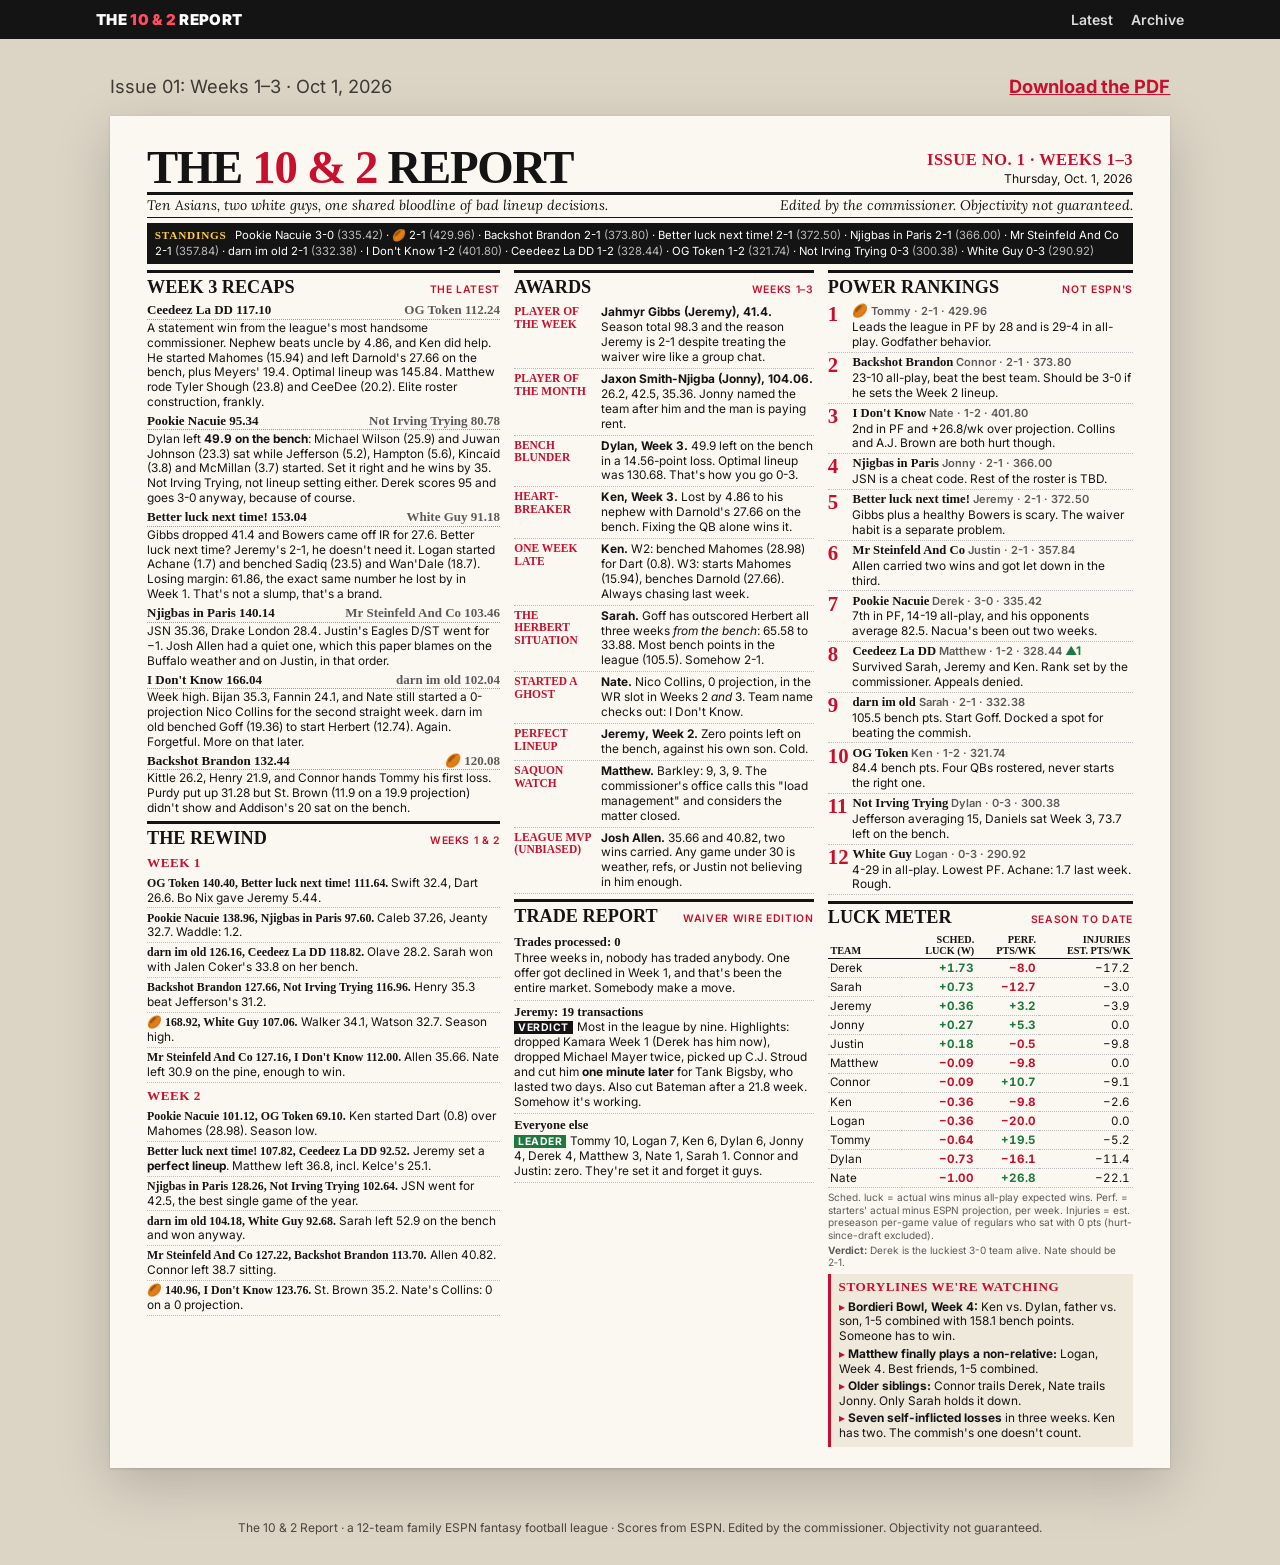
==== index.html @ c8469460 "Launch The 10 & 2 Report site with Issue 01 (Weeks 1-3) Co-Authored-By: Claude Opus 5.5 <noreply@ant" ====
<!doctype html>
<html lang="en"><head><meta charset="utf-8"><meta name="viewport" content="width=device-width,initial-scale=1">
<title>The 10 &amp; 2 Report: Issue 01: Weeks 1–3</title>
<meta name="description" content="The 10 &amp; 2 Report fantasy football recap, Weeks 1–3 of 2026: matchup recaps, bench blunders, waiver wire, power rankings and the luck meter.">
<link rel="canonical" href="https://matthew-shao.github.io/ten-and-two-report/">
<meta property="og:title" content="The 10 &amp; 2 Report: Issue 01: Weeks 1–3"><meta property="og:description" content="The 10 &amp; 2 Report fantasy football recap, Weeks 1–3 of 2026: matchup recaps, bench blunders, waiver wire, power rankings and the luck meter.">
<meta property="og:type" content="website"><meta property="og:url" content="https://matthew-shao.github.io/ten-and-two-report/"><meta property="og:site_name" content="The 10 &amp; 2 Report">
<meta name="twitter:card" content="summary">
<link rel="preconnect" href="https://fonts.googleapis.com"><link rel="preconnect" href="https://fonts.gstatic.com" crossorigin><link href="https://fonts.googleapis.com/css2?family=Inter:wght@400;600;700;800;900&family=Lora:ital@1&display=swap" rel="stylesheet">
<link rel="stylesheet" href="site.css">
</head><body class="site">
<header class="bar"><div class="bar-in"><a class="brand" href="">The <span>10 &amp; 2</span> Report</a>
<a class="nav" href="">Latest</a><a class="nav" href="archive/">Archive</a></div></header>
<main class="wrap"><div class="issue-meta"><span>Issue 01: Weeks 1–3 · Oct 1, 2026</span><span><a href="issues/2026-weeks-1-3/10and2Report_Wk3.pdf">Download the PDF</a></span></div><article class="sheet"><div class="mast">
  <h1>The <span>10 &amp; 2</span> Report</h1>
  <div class="meta"><div class="iss">Issue No. 1 · Weeks 1–3</div>Thursday, Oct. 1, 2026</div>
</div>
<div class="sub"><span>Ten Asians, two white guys, one shared bloodline of bad lineup decisions.</span><span>Edited by the commissioner. Objectivity not guaranteed.</span></div>
<div class="ticker"><b>STANDINGS</b> Pookie Nacuie 3-0 <i>(335.42)</i> · 🏉 2-1 <i>(429.96)</i> · Backshot Brandon 2-1 <i>(373.80)</i> · Better luck next time! 2-1 <i>(372.50)</i> · Njigbas in Paris 2-1 <i>(366.00)</i> · Mr Steinfeld And Co 2-1 <i>(357.84)</i> · darn im old 2-1 <i>(332.38)</i> · I Don't Know 1-2 <i>(401.80)</i> · Ceedeez La DD 1-2 <i>(328.44)</i> · OG Token 1-2 <i>(321.74)</i> · Not Irving Trying 0-3 <i>(300.38)</i> · White Guy 0-3 <i>(290.92)</i></div>

<div class="grid">
<!-- COLUMN 1 -->
<div class="col">
<section>
<h2>Week 3 Recaps <small>THE LATEST</small></h2>

<div class="game"><div class="score"><span>Ceedeez La DD 117.10</span><span class="l">OG Token 112.24</span></div>
A statement win from the league's most handsome commissioner. Nephew beats uncle by 4.86, and Ken did help. He started Mahomes (15.94) and left Darnold's 27.66 on the bench, plus Meyers' 19.4. Optimal lineup was 145.84. Matthew rode Tyler Shough (23.8) and CeeDee (20.2). Elite roster construction, frankly.</div>

<div class="game"><div class="score"><span>Pookie Nacuie 95.34</span><span class="l">Not Irving Trying 80.78</span></div>
Dylan left <b>49.9 on the bench</b>: Michael Wilson (25.9) and Juwan Johnson (23.3) sat while Jefferson (5.2), Hampton (5.6), Kincaid (3.8) and McMillan (3.7) started. Set it right and he wins by 35. Not Irving Trying, not lineup setting either. Derek scores 95 and goes 3-0 anyway, because of course.</div>

<div class="game"><div class="score"><span>Better luck next time! 153.04</span><span class="l">White Guy 91.18</span></div>
Gibbs dropped 41.4 and Bowers came off IR for 27.6. Better luck next time? Jeremy's 2-1, he doesn't need it. Logan started Achane (1.7) and benched Sadiq (23.5) and Wan'Dale (18.7). Losing margin: 61.86, the exact same number he lost by in Week 1. That's not a slump, that's a brand.</div>

<div class="game"><div class="score"><span>Njigbas in Paris 140.14</span><span class="l">Mr Steinfeld And Co 103.46</span></div>
JSN 35.36, Drake London 28.4. Justin's Eagles D/ST went for −1. Josh Allen had a quiet one, which this paper blames on the Buffalo weather and on Justin, in that order.</div>

<div class="game"><div class="score"><span>I Don't Know 166.04</span><span class="l">darn im old 102.04</span></div>
Week high. Bijan 35.3, Fannin 24.1, and Nate still started a 0-projection Nico Collins for the second straight week. darn im old benched Goff (19.36) to start Herbert (12.74). Again. Forgetful. More on that later.</div>

<div class="game"><div class="score"><span>Backshot Brandon 132.44</span><span class="l">🏉 120.08</span></div>
Kittle 26.2, Henry 21.9, and Connor hands Tommy his first loss. Purdy put up 31.28 but St. Brown (11.9 on a 19.9 projection) didn't show and Addison's 20 sat on the bench.</div>
</section>

<section>
<h2>The Rewind <small>WEEKS 1 &amp; 2</small></h2>
<h3>Week 1</h3>
<div class="rw"><span class="s">OG Token 140.40, Better luck next time! 111.64.</span> Swift 32.4, Dart 26.6. Bo Nix gave Jeremy 5.44.</div>
<div class="rw"><span class="s">Pookie Nacuie 138.96, Njigbas in Paris 97.60.</span> Caleb 37.26, Jeanty 32.7. Waddle: 1.2.</div>
<div class="rw"><span class="s">darn im old 126.16, Ceedeez La DD 118.82.</span> Olave 28.2. Sarah won with Jalen Coker's 33.8 on her bench.</div>
<div class="rw"><span class="s">Backshot Brandon 127.66, Not Irving Trying 116.96.</span> Henry 35.3 beat Jefferson's 31.2.</div>
<div class="rw"><span class="s">🏉 168.92, White Guy 107.06.</span> Walker 34.1, Watson 32.7. Season high.</div>
<div class="rw"><span class="s">Mr Steinfeld And Co 127.16, I Don't Know 112.00.</span> Allen 35.66. Nate left 30.9 on the pine, enough to win.</div>
<h3>Week 2</h3>
<div class="rw"><span class="s">Pookie Nacuie 101.12, OG Token 69.10.</span> Ken started Dart (0.8) over Mahomes (28.98). Season low.</div>
<div class="rw"><span class="s">Better luck next time! 107.82, Ceedeez La DD 92.52.</span> Jeremy set a <b>perfect lineup</b>. Matthew left 36.8, incl. Kelce's 25.1.</div>
<div class="rw"><span class="s">Njigbas in Paris 128.26, Not Irving Trying 102.64.</span> JSN went for 42.5, the best single game of the year.</div>
<div class="rw"><span class="s">darn im old 104.18, White Guy 92.68.</span> Sarah left 52.9 on the bench and won anyway.</div>
<div class="rw"><span class="s">Mr Steinfeld And Co 127.22, Backshot Brandon 113.70.</span> Allen 40.82. Connor left 38.7 sitting.</div>
<div class="rw"><span class="s">🏉 140.96, I Don't Know 123.76.</span> St. Brown 35.2. Nate's Collins: 0 on a 0 projection.</div>
</section>
</div>

<!-- COLUMN 2 -->
<div class="col">
<section>
<h2>Awards <small>WEEKS 1–3</small></h2>
<div class="award"><div class="t">Player of the Week</div><div><b>Jahmyr Gibbs (Jeremy), 41.4.</b> Season total 98.3 and the reason Jeremy is 2-1 despite treating the waiver wire like a group chat.</div></div>
<div class="award"><div class="t">Player of the Month</div><div><b>Jaxon Smith-Njigba (Jonny), 104.06.</b> 26.2, 42.5, 35.36. Jonny named the team after him and the man is paying rent.</div></div>
<div class="award"><div class="t">Bench Blunder</div><div><b>Dylan, Week 3.</b> 49.9 left on the bench in a 14.56-point loss. Optimal lineup was 130.68. That's how you go 0-3.</div></div>
<div class="award"><div class="t">Heart&shy;breaker</div><div><b>Ken, Week 3.</b> Lost by 4.86 to his nephew with Darnold's 27.66 on the bench. Fixing the QB alone wins it.</div></div>
<div class="award"><div class="t">One Week Late</div><div><b>Ken.</b> W2: benched Mahomes (28.98) for Dart (0.8). W3: starts Mahomes (15.94), benches Darnold (27.66). Always chasing last week.</div></div>
<div class="award"><div class="t">The Herbert Situation</div><div><b>Sarah.</b> Goff has outscored Herbert all three weeks <i>from the bench</i>: 65.58 to 33.88. Most bench points in the league (105.5). Somehow 2-1.</div></div>
<div class="award"><div class="t">Started a Ghost</div><div><b>Nate.</b> Nico Collins, 0 projection, in the WR slot in Weeks 2 <i>and</i> 3. Team name checks out: I Don't Know.</div></div>
<div class="award"><div class="t">Perfect Lineup</div><div><b>Jeremy, Week 2.</b> Zero points left on the bench, against his own son. Cold.</div></div>
<div class="award"><div class="t">Saquon Watch</div><div><b>Matthew.</b> Barkley: 9, 3, 9. The commissioner's office calls this "load management" and considers the matter closed.</div></div>
<div class="award"><div class="t">League MVP (Unbiased)</div><div><b>Josh Allen.</b> 35.66 and 40.82, two wins carried. Any game under 30 is weather, refs, or Justin not believing in him enough.</div></div>
</section>

<section>
<h2>Trade Report <small>WAIVER WIRE EDITION</small></h2>
<div class="trade"><div class="deal">Trades processed: 0</div>Three weeks in, nobody has traded anybody. One offer got declined in Week 1, and that's been the entire market. Somebody make a move.</div>
<div class="trade"><div class="deal">Jeremy: 19 transactions</div><span class="verdict">Verdict</span>Most in the league by nine. Highlights: dropped Kamara Week 1 (Derek has him now), dropped Michael Mayer twice, picked up C.J. Stroud and cut him <b>one minute later</b> for Tank Bigsby, who lasted two days. Also cut Bateman after a 21.8 week. Somehow it's working.</div>
<div class="trade"><div class="deal">Everyone else</div><span class="verdict win">Leader</span>Tommy 10, Logan 7, Ken 6, Dylan 6, Jonny 4, Derek 4, Matthew 3, Nate 1, Sarah 1. Connor and Justin: zero. They're set it and forget it guys.</div>
</section>
</div>

<!-- COLUMN 3 -->
<div class="col">
<section>
<h2>Power Rankings <small>NOT ESPN'S</small></h2>
<table class="pr">
<tr><td class="rk">1</td><td><span class="tm">🏉</span> <span class="rec">Tommy · 2-1 · 429.96</span><br>Leads the league in PF by 28 and is 29-4 in all-play. Godfather behavior.</td></tr>
<tr><td class="rk">2</td><td><span class="tm">Backshot Brandon</span> <span class="rec">Connor · 2-1 · 373.80</span><br>23-10 all-play, beat the best team. Should be 3-0 if he sets the Week 2 lineup.</td></tr>
<tr><td class="rk">3</td><td><span class="tm">I Don't Know</span> <span class="rec">Nate · 1-2 · 401.80</span><br>2nd in PF and +26.8/wk over projection. Collins and A.J. Brown are both hurt though.</td></tr>
<tr><td class="rk">4</td><td><span class="tm">Njigbas in Paris</span> <span class="rec">Jonny · 2-1 · 366.00</span><br>JSN is a cheat code. Rest of the roster is TBD.</td></tr>
<tr><td class="rk">5</td><td><span class="tm">Better luck next time!</span> <span class="rec">Jeremy · 2-1 · 372.50</span><br>Gibbs plus a healthy Bowers is scary. The waiver habit is a separate problem.</td></tr>
<tr><td class="rk">6</td><td><span class="tm">Mr Steinfeld And Co</span> <span class="rec">Justin · 2-1 · 357.84</span><br>Allen carried two wins and got let down in the third.</td></tr>
<tr><td class="rk">7</td><td><span class="tm">Pookie Nacuie</span> <span class="rec">Derek · 3-0 · 335.42</span><br>7th in PF, 14-19 all-play, and his opponents average 82.5. Nacua's been out two weeks.</td></tr>
<tr><td class="rk">8</td><td><span class="tm">Ceedeez La DD</span> <span class="rec">Matthew · 1-2 · 328.44</span> <span class="up">▲1</span><br>Survived Sarah, Jeremy and Ken. Rank set by the commissioner. Appeals denied.</td></tr>
<tr><td class="rk">9</td><td><span class="tm">darn im old</span> <span class="rec">Sarah · 2-1 · 332.38</span><br>105.5 bench pts. Start Goff. Docked a spot for beating the commish.</td></tr>
<tr><td class="rk">10</td><td><span class="tm">OG Token</span> <span class="rec">Ken · 1-2 · 321.74</span><br>84.4 bench pts. Four QBs rostered, never starts the right one.</td></tr>
<tr><td class="rk">11</td><td><span class="tm">Not Irving Trying</span> <span class="rec">Dylan · 0-3 · 300.38</span><br>Jefferson averaging 15, Daniels sat Week 3, 73.7 left on the bench.</td></tr>
<tr><td class="rk">12</td><td><span class="tm">White Guy</span> <span class="rec">Logan · 0-3 · 290.92</span><br>4-29 in all-play. Lowest PF. Achane: 1.7 last week. Rough.</td></tr>
</table>
</section>

<section>
<h2>Luck Meter <small>SEASON TO DATE</small></h2>
<table class="luck">
<tr><th>Team</th><th>Sched.<br>luck (W)</th><th>Perf.<br>pts/wk</th><th>Injuries<br>est. pts/wk</th></tr>
<tr><td>Derek</td><td class="pos">+1.73</td><td class="neg">−8.0</td><td>−17.2</td></tr>
<tr><td>Sarah</td><td class="pos">+0.73</td><td class="neg">−12.7</td><td>−3.0</td></tr>
<tr><td>Jeremy</td><td class="pos">+0.36</td><td class="pos">+3.2</td><td>−3.9</td></tr>
<tr><td>Jonny</td><td class="pos">+0.27</td><td class="pos">+5.3</td><td>0.0</td></tr>
<tr><td>Justin</td><td class="pos">+0.18</td><td class="neg">−0.5</td><td>−9.8</td></tr>
<tr><td>Matthew</td><td class="neg">−0.09</td><td class="neg">−9.8</td><td>0.0</td></tr>
<tr><td>Connor</td><td class="neg">−0.09</td><td class="pos">+10.7</td><td>−9.1</td></tr>
<tr><td>Ken</td><td class="neg">−0.36</td><td class="neg">−9.8</td><td>−2.6</td></tr>
<tr><td>Logan</td><td class="neg">−0.36</td><td class="neg">−20.0</td><td>0.0</td></tr>
<tr><td>Tommy</td><td class="neg">−0.64</td><td class="pos">+19.5</td><td>−5.2</td></tr>
<tr><td>Dylan</td><td class="neg">−0.73</td><td class="neg">−16.1</td><td>−11.4</td></tr>
<tr><td>Nate</td><td class="neg">−1.00</td><td class="pos">+26.8</td><td>−22.1</td></tr>
</table>
<div class="note">Sched. luck = actual wins minus all-play expected wins. Perf. = starters' actual minus ESPN projection, per week. Injuries = est. preseason per-game value of regulars who sat with 0 pts (hurt-since-draft excluded).</div>
<div class="note"><b>Verdict:</b> Derek is the luckiest 3-0 team alive. Nate should be 2&#8209;1.</div>
</section>

<section>
<div class="box"><h3 style="margin-top:0">Storylines We're Watching</h3>
<ul>
<li><b>Bordieri Bowl, Week 4:</b> Ken vs. Dylan, father vs. son, 1-5 combined with 158.1 bench points. Someone has to win.</li>
<li><b>Matthew finally plays a non-relative:</b> Logan, Week 4. Best friends, 1-5 combined.</li>
<li><b>Older siblings:</b> Connor trails Derek, Nate trails Jonny. Only Sarah holds it down.</li>
<li><b>Seven self-inflicted losses</b> in three weeks. Ken has two. The commish's one doesn't count.</li>
</ul></div>
</section>
</div>
</div>
</article></main>
<footer class="site">The 10 &amp; 2 Report · a 12-team family ESPN fantasy football league · Scores from ESPN. Edited by the commissioner. Objectivity not guaranteed.</footer>
</body></html>
---- site.css ----
@font-face{font-family:'Inter Display';src:local('Inter Display'),local('Inter');}

:root { --ink:#141414; --red:#c8102e; --paper:#fbf8f1; --mute:#5b5b5b; --tint:#efe9dc; --green:#1d7a3e; }
* { box-sizing:border-box; margin:0; padding:0; }

.sheet { padding:0.24in 0.3in 0.12in; font-family:'Inter',sans-serif; color:var(--ink); font-size:6.85pt; line-height:1.25; -webkit-print-color-adjust:exact; print-color-adjust:exact; }
b { font-weight:700; }
.mast { display:flex; align-items:flex-end; justify-content:space-between; border-bottom:3px solid var(--ink); padding-bottom:3px; }
.mast h1 { font-family:'Inter Display'; font-weight:900; font-size:27pt; letter-spacing:-1px; white-space:nowrap; line-height:0.9; text-transform:uppercase; }
.mast h1 span { color:var(--red); }
.mast .meta { white-space:nowrap; text-align:right; font-size:7pt; line-height:1.35; }
.mast .meta .iss { font-family:'Inter Display'; font-weight:800; font-size:9.5pt; color:var(--red); text-transform:uppercase; letter-spacing:.4px; }
.sub { display:flex; justify-content:space-between; border-bottom:1px solid var(--ink); padding:2px 0; font-family:'Lora',serif; font-style:italic; font-size:8pt; }
.ticker { background:var(--ink); color:#fff; font-size:6.5pt; padding:3px 6px; margin:4px 0 5px; line-height:1.45; }
.ticker b { color:#ffcc33; font-family:'Inter Display'; font-weight:800; letter-spacing:.6px; margin-right:4px; }
.ticker i { font-style:normal; color:#bbb; }
.grid { display:grid; grid-template-columns:1.18fr 1fr 1.02fr; gap:0 11px; }
.col > section { margin-bottom:4px; }
h2 { font-family:'Inter Display'; font-weight:900; text-transform:uppercase; font-size:10.5pt; border-top:2.5px solid var(--ink); padding-top:2px; margin-bottom:3px; display:flex; justify-content:space-between; align-items:baseline; }
h2 small { font-family:'Inter'; font-weight:600; font-size:6pt; color:var(--red); letter-spacing:.5px; }
h3 { font-family:'Inter Display'; font-weight:800; font-size:7.6pt; text-transform:uppercase; color:var(--red); letter-spacing:.4px; margin:4px 0 2px; }
.game { margin-bottom:2.5px; }
.score { font-family:'Inter Display'; font-weight:800; font-size:7.5pt; display:flex; justify-content:space-between; border-bottom:1px dotted #999; margin-bottom:1px; }
.score .l { color:var(--mute); font-weight:600; }
.award { display:grid; grid-template-columns:62px 1fr; gap:0 5px; padding:2.4px 0; border-bottom:1px dotted #bbb; }
.award .t { font-family:'Inter Display'; font-weight:900; text-transform:uppercase; font-size:6.6pt; line-height:1.1; color:var(--red); }
.trade { padding:3px 0; border-bottom:1px dotted #bbb; }
.trade .deal { font-family:'Inter Display'; font-weight:800; font-size:7.3pt; }
.verdict { display:inline-block; background:var(--ink); color:#fff; font-weight:700; font-size:6pt; padding:0 3px; text-transform:uppercase; letter-spacing:.4px; margin-right:3px; }
.verdict.win { background:var(--green); }
.pr { width:100%; border-collapse:collapse; }
.pr td { vertical-align:top; padding:1.6px 0; border-bottom:1px dotted #bbb; }
.pr .rk { font-family:'Inter Display'; font-weight:900; font-size:12pt; width:19px; line-height:1; color:var(--red); }
.pr .tm { font-family:'Inter Display'; font-weight:800; font-size:7.3pt; }
.pr .rec { color:var(--mute); font-weight:600; font-size:6.4pt; }
.up { color:var(--green); font-weight:700; } .dn { color:var(--red); font-weight:700; }
table.luck { width:100%; border-collapse:collapse; font-variant-numeric:tabular-nums; font-size:6.7pt; }
table.luck th { font-family:'Inter Display'; font-weight:800; font-size:5.9pt; text-transform:uppercase; text-align:right; border-bottom:1.5px solid var(--ink); padding:1px 2px; line-height:1.1; vertical-align:bottom; }
table.luck th:first-child, table.luck td:first-child { text-align:left; }
table.luck td { text-align:right; padding:1.4px 2px; border-bottom:1px dotted #bbb; }
.pos { color:var(--green); font-weight:700; } .neg { color:var(--red); font-weight:700; }
.note { font-size:5.8pt; color:var(--mute); line-height:1.25; margin-top:2px; }
.box { background:var(--tint); padding:4px 6px; border-left:3px solid var(--red); }
.box ul { list-style:none; } .box li { padding:1px 0; }
.box li::before { content:"▸ "; color:var(--red); }
/* compact rewind lines */
.rw { padding:1.6px 0; border-bottom:1px dotted #bbb; }
.rw .s { font-family:'Inter Display'; font-weight:800; }

body.site { margin:0; background:var(--deck); color:var(--ink); font-family:'Inter',system-ui,sans-serif; }
:root { --deck:#dcd5c6; }
.bar { background:var(--ink); color:#fff; font-family:'Inter',sans-serif; }
.bar-in { max-width:1120px; margin:0 auto; padding:10px 16px; display:flex; gap:18px; align-items:center; flex-wrap:wrap; }
.bar .brand { font-family:'Inter',sans-serif; font-weight:900; letter-spacing:.3px; text-transform:uppercase; font-size:15px; color:#fff; text-decoration:none; margin-right:auto; }
.bar .brand span { color:#ff4d5e; }
.bar a.nav { color:#fff; text-decoration:none; font-size:14px; font-weight:600; opacity:.85; }
.bar a.nav:hover, .bar a.nav:focus-visible { opacity:1; text-decoration:underline; }
.bar a.pdf { background:var(--red); color:#fff; padding:6px 12px; border-radius:3px; font-weight:700; font-size:13px; text-decoration:none; }
.wrap { padding:28px 16px 40px; }
.sheet { width:8.5in; max-width:100%; margin:0 auto; box-shadow:0 1px 2px rgba(0,0,0,.15),0 12px 40px rgba(0,0,0,.18); background:var(--paper); }
@media (min-width:1180px) { .wrap { zoom:1.3; } }
.issue-meta { max-width:8.5in; margin:0 auto 14px; display:flex; justify-content:space-between; gap:12px; flex-wrap:wrap; font-size:14px; color:#3d3a33; }
.issue-meta a { color:var(--red); font-weight:700; }
@media (max-width:860px) {
  .wrap { padding:12px 0 32px; }
  .bar .brand { font-size:13px; }
  .bar-in { gap:12px; }
  .issue-meta { padding:0 16px; }
  .sheet { width:auto; box-shadow:none; padding:16px !important; font-size:15px; line-height:1.45; }
  .mast { flex-direction:column; align-items:flex-start; gap:6px; }
  .mast h1 { font-size:34px; white-space:normal; line-height:.95; }
  .mast .meta { text-align:left; white-space:normal; font-size:13px; }
  .mast .meta .iss { font-size:15px; }
  .sub { flex-direction:column; gap:2px; font-size:14px; }
  .ticker { font-size:12.5px; }
  .grid { grid-template-columns:1fr; }
  h2 { font-size:21px; margin-top:10px; }
  h2 small { font-size:11px; }
  h3 { font-size:14px; }
  .score, .trade .deal, .pr .tm { font-size:15px; }
  .award { grid-template-columns:96px 1fr; }
  .award .t { font-size:12px; }
  .pr .rk { font-size:22px; width:32px; }
  .pr .rec { font-size:12px; }
  .verdict { font-size:11px; }
  table.luck { font-size:13px; }
  table.luck th { font-size:10.5px; }
  .note { font-size:12px; }
}
.archive { max-width:760px; margin:0 auto; background:var(--paper); padding:28px 24px; box-shadow:0 12px 40px rgba(0,0,0,.18); }
.archive h1 { font-family:'Inter',sans-serif; font-weight:900; text-transform:uppercase; font-size:30px; letter-spacing:-.5px; margin:0 0 4px; }
.archive p.lede { margin:0 0 18px; color:#3d3a33; font-family:'Lora',serif; font-style:italic; }
.archive ol { list-style:none; margin:0; padding:0; border-top:2.5px solid var(--ink); }
.archive li { padding:12px 0; border-bottom:1px dotted #999; display:grid; grid-template-columns:1fr auto; gap:4px 12px; }
.archive li a.t { font-weight:800; font-size:17px; color:var(--ink); text-decoration:none; }
.archive li a.t:hover { color:var(--red); }
.archive li .d { color:#5b5b5b; font-size:13px; }
.archive li .h { grid-column:1 / -1; font-size:14px; }
.archive li a.p { font-size:13px; color:var(--red); font-weight:700; }
footer.site { text-align:center; font-size:12px; color:#4a463e; padding:0 16px 30px; }
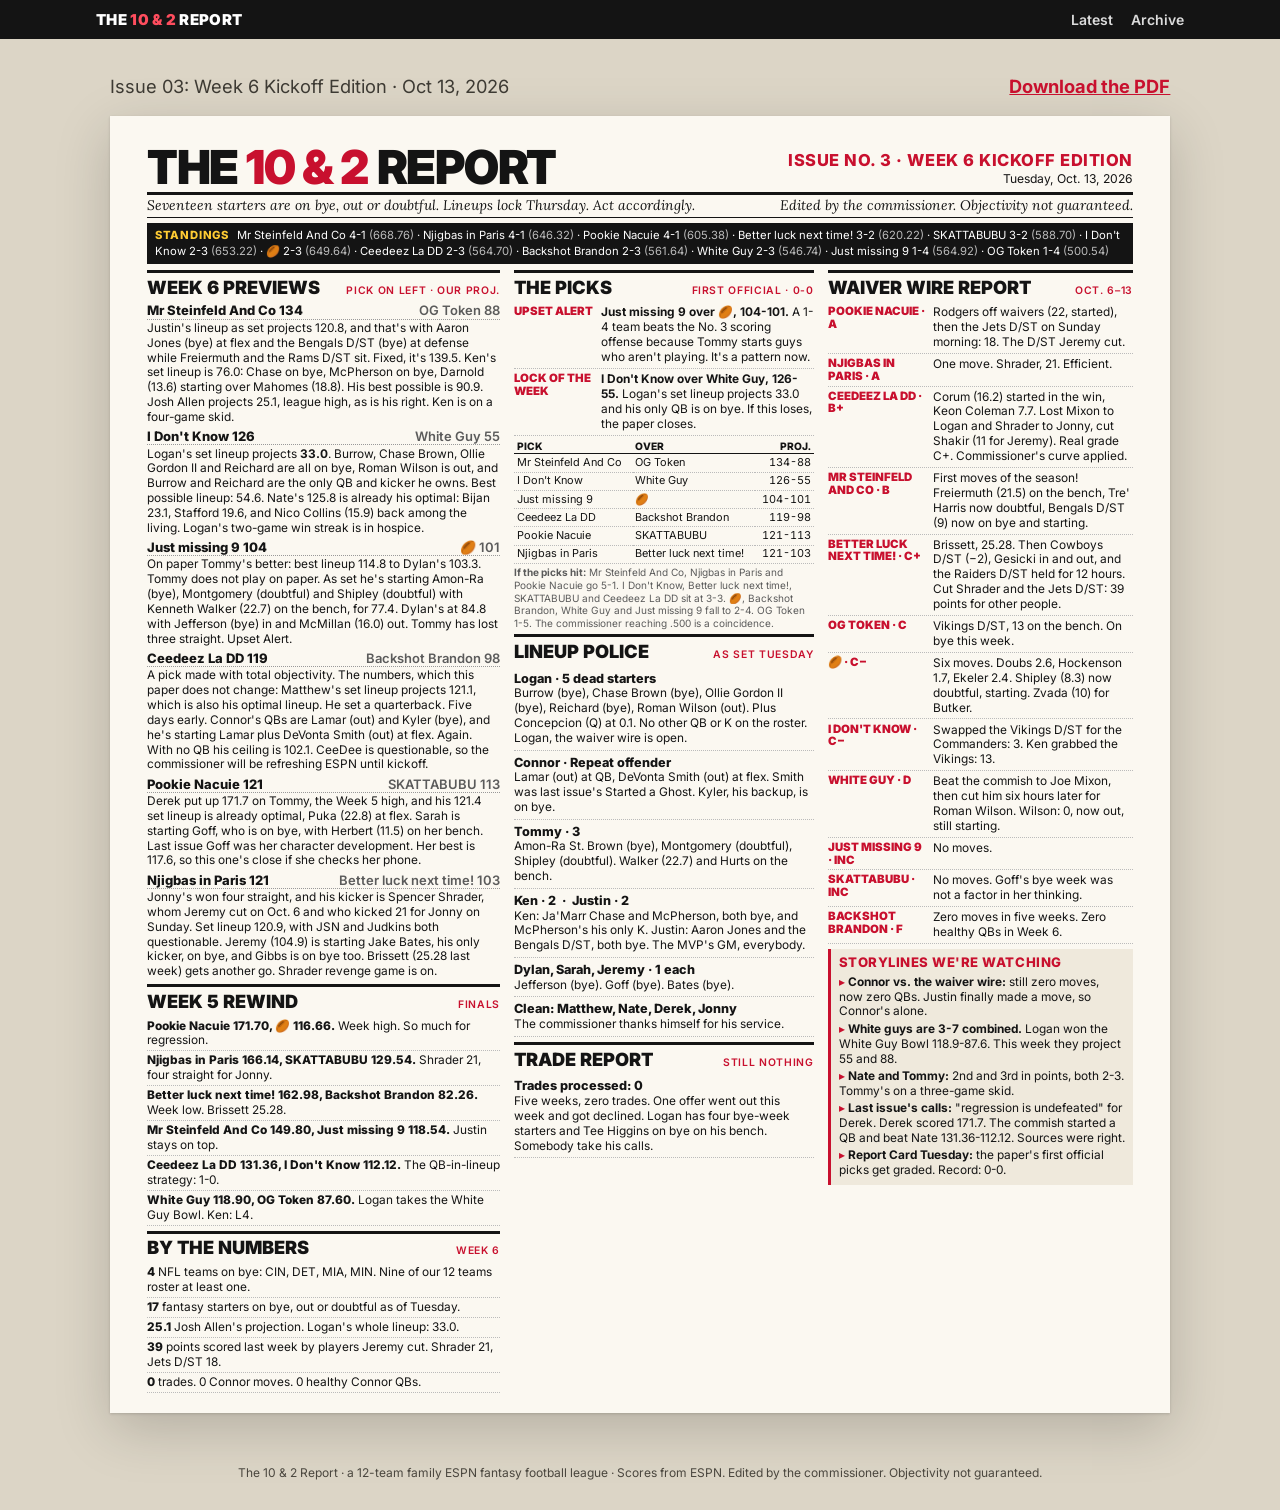
==== commit 39b601c1: "Add Issue 03: Week 6 Kickoff Edition Co-Authored-By: Claude Opus 5.5 <noreply@anthropic.com>" ====
--- a/index.html
+++ b/index.html
@@ -1,9 +1,9 @@
 <!doctype html>
 <html lang="en"><head><meta charset="utf-8"><meta name="viewport" content="width=device-width,initial-scale=1">
-<title>The 10 &amp; 2 Report: Issue 01: Weeks 1–3</title>
-<meta name="description" content="The 10 &amp; 2 Report fantasy football recap, Weeks 1–3 of 2026: matchup recaps, bench blunders, waiver wire, power rankings and the luck meter.">
+<title>The 10 &amp; 2 Report: Issue 03: Week 6 Kickoff Edition</title>
+<meta name="description" content="The 10 &amp; 2 Report fantasy football Kickoff Edition for Week 6 of the 2026 season: matchup previews and picks, Upset Alert, Lock of the Week, waiver wire grades and Lineup Police.">
 <link rel="canonical" href="https://matthew-shao.github.io/ten-and-two-report/">
-<meta property="og:title" content="The 10 &amp; 2 Report: Issue 01: Weeks 1–3"><meta property="og:description" content="The 10 &amp; 2 Report fantasy football recap, Weeks 1–3 of 2026: matchup recaps, bench blunders, waiver wire, power rankings and the luck meter.">
+<meta property="og:title" content="The 10 &amp; 2 Report: Issue 03: Week 6 Kickoff Edition"><meta property="og:description" content="The 10 &amp; 2 Report fantasy football Kickoff Edition for Week 6 of the 2026 season: matchup previews and picks, Upset Alert, Lock of the Week, waiver wire grades and Lineup Police.">
 <meta property="og:type" content="website"><meta property="og:url" content="https://matthew-shao.github.io/ten-and-two-report/"><meta property="og:site_name" content="The 10 &amp; 2 Report">
 <meta name="twitter:card" content="summary">
 <link rel="preconnect" href="https://fonts.googleapis.com"><link rel="preconnect" href="https://fonts.gstatic.com" crossorigin><link href="https://fonts.googleapis.com/css2?family=Inter:wght@400;600;700;800;900&family=Lora:ital@1&display=swap" rel="stylesheet">
@@ -11,129 +11,119 @@
 </head><body class="site">
 <header class="bar"><div class="bar-in"><a class="brand" href="">The <span>10 &amp; 2</span> Report</a>
 <a class="nav" href="">Latest</a><a class="nav" href="archive/">Archive</a></div></header>
-<main class="wrap"><div class="issue-meta"><span>Issue 01: Weeks 1–3 · Oct 1, 2026</span><span><a href="issues/2026-weeks-1-3/10and2Report_Wk3.pdf">Download the PDF</a></span></div><article class="sheet"><div class="mast">
+<main class="wrap"><div class="issue-meta"><span>Issue 03: Week 6 Kickoff Edition · Oct 13, 2026</span><span><a href="issues/2026-week-06-preview/10and2Report_Wk6_Kickoff.pdf">Download the PDF</a></span></div><article class="sheet"><div class="mast">
   <h1>The <span>10 &amp; 2</span> Report</h1>
-  <div class="meta"><div class="iss">Issue No. 1 · Weeks 1–3</div>Thursday, Oct. 1, 2026</div>
+  <div class="meta"><div class="iss">Issue No. 3 · Week 6 Kickoff Edition</div>Tuesday, Oct. 13, 2026</div>
 </div>
-<div class="sub"><span>Ten Asians, two white guys, one shared bloodline of bad lineup decisions.</span><span>Edited by the commissioner. Objectivity not guaranteed.</span></div>
-<div class="ticker"><b>STANDINGS</b> Pookie Nacuie 3-0 <i>(335.42)</i> · 🏉 2-1 <i>(429.96)</i> · Backshot Brandon 2-1 <i>(373.80)</i> · Better luck next time! 2-1 <i>(372.50)</i> · Njigbas in Paris 2-1 <i>(366.00)</i> · Mr Steinfeld And Co 2-1 <i>(357.84)</i> · darn im old 2-1 <i>(332.38)</i> · I Don't Know 1-2 <i>(401.80)</i> · Ceedeez La DD 1-2 <i>(328.44)</i> · OG Token 1-2 <i>(321.74)</i> · Not Irving Trying 0-3 <i>(300.38)</i> · White Guy 0-3 <i>(290.92)</i></div>
+<div class="sub"><span>Seventeen starters are on bye, out or doubtful. Lineups lock Thursday. Act accordingly.</span><span>Edited by the commissioner. Objectivity not guaranteed.</span></div>
+<div class="ticker"><b>STANDINGS</b> Mr Steinfeld And Co 4-1 <i>(668.76)</i> · Njigbas in Paris 4-1 <i>(646.32)</i> · Pookie Nacuie 4-1 <i>(605.38)</i> · Better luck next time! 3-2 <i>(620.22)</i> · SKATTABUBU 3-2 <i>(588.70)</i> · I Don't Know 2-3 <i>(653.22)</i> · 🏉 2-3 <i>(649.64)</i> · Ceedeez La DD 2-3 <i>(564.70)</i> · Backshot Brandon 2-3 <i>(561.64)</i> · White Guy 2-3 <i>(546.74)</i> · Just missing 9 1-4 <i>(564.92)</i> · OG Token 1-4 <i>(500.54)</i></div>
 
 <div class="grid">
 <!-- COLUMN 1 -->
 <div class="col">
 <section>
-<h2>Week 3 Recaps <small>THE LATEST</small></h2>
+<h2>Week 6 Previews <small>PICK ON LEFT · OUR PROJ.</small></h2>
 
-<div class="game"><div class="score"><span>Ceedeez La DD 117.10</span><span class="l">OG Token 112.24</span></div>
-A statement win from the league's most handsome commissioner. Nephew beats uncle by 4.86, and Ken did help. He started Mahomes (15.94) and left Darnold's 27.66 on the bench, plus Meyers' 19.4. Optimal lineup was 145.84. Matthew rode Tyler Shough (23.8) and CeeDee (20.2). Elite roster construction, frankly.</div>
+<div class="game"><div class="score"><span>Mr Steinfeld And Co 134</span><span class="l">OG Token 88</span></div>
+Justin's lineup as set projects 120.8, and that's with Aaron Jones (bye) at flex and the Bengals D/ST (bye) at defense while Freiermuth and the Rams D/ST sit. Fixed, it's 139.5. Ken's set lineup is 76.0: Chase on bye, McPherson on bye, Darnold (13.6) starting over Mahomes (18.8). His best possible is 90.9. Josh Allen projects 25.1, league high, as is his right. Ken is on a four-game skid.</div>
 
-<div class="game"><div class="score"><span>Pookie Nacuie 95.34</span><span class="l">Not Irving Trying 80.78</span></div>
-Dylan left <b>49.9 on the bench</b>: Michael Wilson (25.9) and Juwan Johnson (23.3) sat while Jefferson (5.2), Hampton (5.6), Kincaid (3.8) and McMillan (3.7) started. Set it right and he wins by 35. Not Irving Trying, not lineup setting either. Derek scores 95 and goes 3-0 anyway, because of course.</div>
+<div class="game"><div class="score"><span>I Don't Know 126</span><span class="l">White Guy 55</span></div>
+Logan's set lineup projects <b>33.0</b>. Burrow, Chase Brown, Ollie Gordon II and Reichard are all on bye, Roman Wilson is out, and Burrow and Reichard are the only QB and kicker he owns. Best possible lineup: 54.6. Nate's 125.8 is already his optimal: Bijan 23.1, Stafford 19.6, and Nico Collins (15.9) back among the living. Logan's two-game win streak is in hospice.</div>
 
-<div class="game"><div class="score"><span>Better luck next time! 153.04</span><span class="l">White Guy 91.18</span></div>
-Gibbs dropped 41.4 and Bowers came off IR for 27.6. Better luck next time? Jeremy's 2-1, he doesn't need it. Logan started Achane (1.7) and benched Sadiq (23.5) and Wan'Dale (18.7). Losing margin: 61.86, the exact same number he lost by in Week 1. That's not a slump, that's a brand.</div>
+<div class="game"><div class="score"><span>Just missing 9 104</span><span class="l">🏉 101</span></div>
+On paper Tommy's better: best lineup 114.8 to Dylan's 103.3. Tommy does not play on paper. As set he's starting Amon-Ra (bye), Montgomery (doubtful) and Shipley (doubtful) with Kenneth Walker (22.7) on the bench, for 77.4. Dylan's at 84.8 with Jefferson (bye) in and McMillan (16.0) out. Tommy has lost three straight. Upset Alert.</div>
 
-<div class="game"><div class="score"><span>Njigbas in Paris 140.14</span><span class="l">Mr Steinfeld And Co 103.46</span></div>
-JSN 35.36, Drake London 28.4. Justin's Eagles D/ST went for −1. Josh Allen had a quiet one, which this paper blames on the Buffalo weather and on Justin, in that order.</div>
+<div class="game"><div class="score"><span>Ceedeez La DD 119</span><span class="l">Backshot Brandon 98</span></div>
+A pick made with total objectivity. The numbers, which this paper does not change: Matthew's set lineup projects 121.1, which is also his optimal lineup. He set a quarterback. Five days early. Connor's QBs are Lamar (out) and Kyler (bye), and he's starting Lamar plus DeVonta Smith (out) at flex. Again. With no QB his ceiling is 102.1. CeeDee is questionable, so the commissioner will be refreshing ESPN until kickoff.</div>
 
-<div class="game"><div class="score"><span>I Don't Know 166.04</span><span class="l">darn im old 102.04</span></div>
-Week high. Bijan 35.3, Fannin 24.1, and Nate still started a 0-projection Nico Collins for the second straight week. darn im old benched Goff (19.36) to start Herbert (12.74). Again. Forgetful. More on that later.</div>
+<div class="game"><div class="score"><span>Pookie Nacuie 121</span><span class="l">SKATTABUBU 113</span></div>
+Derek put up 171.7 on Tommy, the Week 5 high, and his 121.4 set lineup is already optimal, Puka (22.8) at flex. Sarah is starting Goff, who is on bye, with Herbert (11.5) on her bench. Last issue Goff was her character development. Her best is 117.6, so this one's close if she checks her phone.</div>
 
-<div class="game"><div class="score"><span>Backshot Brandon 132.44</span><span class="l">🏉 120.08</span></div>
-Kittle 26.2, Henry 21.9, and Connor hands Tommy his first loss. Purdy put up 31.28 but St. Brown (11.9 on a 19.9 projection) didn't show and Addison's 20 sat on the bench.</div>
+<div class="game"><div class="score"><span>Njigbas in Paris 121</span><span class="l">Better luck next time! 103</span></div>
+Jonny's won four straight, and his kicker is Spencer Shrader, whom Jeremy cut on Oct. 6 and who kicked 21 for Jonny on Sunday. Set lineup 120.9, with JSN and Judkins both questionable. Jeremy (104.9) is starting Jake Bates, his only kicker, on bye, and Gibbs is on bye too. Brissett (25.28 last week) gets another go. Shrader revenge game is on.</div>
 </section>
 
 <section>
-<h2>The Rewind <small>WEEKS 1 &amp; 2</small></h2>
-<h3>Week 1</h3>
-<div class="rw"><span class="s">OG Token 140.40, Better luck next time! 111.64.</span> Swift 32.4, Dart 26.6. Bo Nix gave Jeremy 5.44.</div>
-<div class="rw"><span class="s">Pookie Nacuie 138.96, Njigbas in Paris 97.60.</span> Caleb 37.26, Jeanty 32.7. Waddle: 1.2.</div>
-<div class="rw"><span class="s">darn im old 126.16, Ceedeez La DD 118.82.</span> Olave 28.2. Sarah won with Jalen Coker's 33.8 on her bench.</div>
-<div class="rw"><span class="s">Backshot Brandon 127.66, Not Irving Trying 116.96.</span> Henry 35.3 beat Jefferson's 31.2.</div>
-<div class="rw"><span class="s">🏉 168.92, White Guy 107.06.</span> Walker 34.1, Watson 32.7. Season high.</div>
-<div class="rw"><span class="s">Mr Steinfeld And Co 127.16, I Don't Know 112.00.</span> Allen 35.66. Nate left 30.9 on the pine, enough to win.</div>
-<h3>Week 2</h3>
-<div class="rw"><span class="s">Pookie Nacuie 101.12, OG Token 69.10.</span> Ken started Dart (0.8) over Mahomes (28.98). Season low.</div>
-<div class="rw"><span class="s">Better luck next time! 107.82, Ceedeez La DD 92.52.</span> Jeremy set a <b>perfect lineup</b>. Matthew left 36.8, incl. Kelce's 25.1.</div>
-<div class="rw"><span class="s">Njigbas in Paris 128.26, Not Irving Trying 102.64.</span> JSN went for 42.5, the best single game of the year.</div>
-<div class="rw"><span class="s">darn im old 104.18, White Guy 92.68.</span> Sarah left 52.9 on the bench and won anyway.</div>
-<div class="rw"><span class="s">Mr Steinfeld And Co 127.22, Backshot Brandon 113.70.</span> Allen 40.82. Connor left 38.7 sitting.</div>
-<div class="rw"><span class="s">🏉 140.96, I Don't Know 123.76.</span> St. Brown 35.2. Nate's Collins: 0 on a 0 projection.</div>
+<h2>Week 5 Rewind <small>FINALS</small></h2>
+<div class="rw"><span class="s">Pookie Nacuie 171.70, 🏉 116.66.</span> Week high. So much for regression.</div>
+<div class="rw"><span class="s">Njigbas in Paris 166.14, SKATTABUBU 129.54.</span> Shrader 21, four straight for Jonny.</div>
+<div class="rw"><span class="s">Better luck next time! 162.98, Backshot Brandon 82.26.</span> Week low. Brissett 25.28.</div>
+<div class="rw"><span class="s">Mr Steinfeld And Co 149.80, Just missing 9 118.54.</span> Justin stays on top.</div>
+<div class="rw"><span class="s">Ceedeez La DD 131.36, I Don't Know 112.12.</span> The QB-in-lineup strategy: 1-0.</div>
+<div class="rw"><span class="s">White Guy 118.90, OG Token 87.60.</span> Logan takes the White Guy Bowl. Ken: L4.</div>
+</section>
+<section>
+<h2>By the Numbers <small>WEEK 6</small></h2>
+<div class="rw"><span class="s">4</span> NFL teams on bye: CIN, DET, MIA, MIN. Nine of our 12 teams roster at least one.</div>
+<div class="rw"><span class="s">17</span> fantasy starters on bye, out or doubtful as of Tuesday.</div>
+<div class="rw"><span class="s">25.1</span> Josh Allen's projection. Logan's whole lineup: 33.0.</div>
+<div class="rw"><span class="s">39</span> points scored last week by players Jeremy cut. Shrader 21, Jets D/ST 18.</div>
+<div class="rw"><span class="s">0</span> trades. 0 Connor moves. 0 healthy Connor QBs.</div>
 </section>
 </div>
 
 <!-- COLUMN 2 -->
 <div class="col">
 <section>
-<h2>Awards <small>WEEKS 1–3</small></h2>
-<div class="award"><div class="t">Player of the Week</div><div><b>Jahmyr Gibbs (Jeremy), 41.4.</b> Season total 98.3 and the reason Jeremy is 2-1 despite treating the waiver wire like a group chat.</div></div>
-<div class="award"><div class="t">Player of the Month</div><div><b>Jaxon Smith-Njigba (Jonny), 104.06.</b> 26.2, 42.5, 35.36. Jonny named the team after him and the man is paying rent.</div></div>
-<div class="award"><div class="t">Bench Blunder</div><div><b>Dylan, Week 3.</b> 49.9 left on the bench in a 14.56-point loss. Optimal lineup was 130.68. That's how you go 0-3.</div></div>
-<div class="award"><div class="t">Heart&shy;breaker</div><div><b>Ken, Week 3.</b> Lost by 4.86 to his nephew with Darnold's 27.66 on the bench. Fixing the QB alone wins it.</div></div>
-<div class="award"><div class="t">One Week Late</div><div><b>Ken.</b> W2: benched Mahomes (28.98) for Dart (0.8). W3: starts Mahomes (15.94), benches Darnold (27.66). Always chasing last week.</div></div>
-<div class="award"><div class="t">The Herbert Situation</div><div><b>Sarah.</b> Goff has outscored Herbert all three weeks <i>from the bench</i>: 65.58 to 33.88. Most bench points in the league (105.5). Somehow 2-1.</div></div>
-<div class="award"><div class="t">Started a Ghost</div><div><b>Nate.</b> Nico Collins, 0 projection, in the WR slot in Weeks 2 <i>and</i> 3. Team name checks out: I Don't Know.</div></div>
-<div class="award"><div class="t">Perfect Lineup</div><div><b>Jeremy, Week 2.</b> Zero points left on the bench, against his own son. Cold.</div></div>
-<div class="award"><div class="t">Saquon Watch</div><div><b>Matthew.</b> Barkley: 9, 3, 9. The commissioner's office calls this "load management" and considers the matter closed.</div></div>
-<div class="award"><div class="t">League MVP (Unbiased)</div><div><b>Josh Allen.</b> 35.66 and 40.82, two wins carried. Any game under 30 is weather, refs, or Justin not believing in him enough.</div></div>
+<h2>The Picks <small>FIRST OFFICIAL · 0-0</small></h2>
+<div class="award"><div class="t">Upset Alert</div><div><b>Just missing 9 over 🏉, 104-101.</b> A 1-4 team beats the No. 3 scoring offense because Tommy starts guys who aren't playing. It's a pattern now.</div></div>
+<div class="award"><div class="t">Lock of the Week</div><div><b>I Don't Know over White Guy, 126-55.</b> Logan's set lineup projects 33.0 and his only QB is on bye. If this loses, the paper closes.</div></div>
+<table class="luck" style="margin-top:3px;white-space:nowrap;font-size:6.3pt">
+<tr><th>Pick</th><th style="text-align:left">Over</th><th>Proj.</th></tr>
+<tr><td>Mr Steinfeld And Co</td><td style="text-align:left">OG Token</td><td>134-88</td></tr>
+<tr><td>I Don't Know</td><td style="text-align:left">White Guy</td><td>126-55</td></tr>
+<tr><td>Just missing 9</td><td style="text-align:left">🏉</td><td>104-101</td></tr>
+<tr><td>Ceedeez La DD</td><td style="text-align:left">Backshot Brandon</td><td>119-98</td></tr>
+<tr><td>Pookie Nacuie</td><td style="text-align:left">SKATTABUBU</td><td>121-113</td></tr>
+<tr><td>Njigbas in Paris</td><td style="text-align:left">Better luck next time!</td><td>121-103</td></tr>
+</table>
+<div class="note"><b>If the picks hit:</b> Mr Steinfeld And Co, Njigbas in Paris and Pookie Nacuie go 5-1. I Don't Know, Better luck next time!, SKATTABUBU and Ceedeez La DD sit at 3-3. 🏉, Backshot Brandon, White Guy and Just missing 9 fall to 2-4. OG Token 1-5. The commissioner reaching .500 is a coincidence.</div>
 </section>
 
 <section>
-<h2>Trade Report <small>WAIVER WIRE EDITION</small></h2>
-<div class="trade"><div class="deal">Trades processed: 0</div>Three weeks in, nobody has traded anybody. One offer got declined in Week 1, and that's been the entire market. Somebody make a move.</div>
-<div class="trade"><div class="deal">Jeremy: 19 transactions</div><span class="verdict">Verdict</span>Most in the league by nine. Highlights: dropped Kamara Week 1 (Derek has him now), dropped Michael Mayer twice, picked up C.J. Stroud and cut him <b>one minute later</b> for Tank Bigsby, who lasted two days. Also cut Bateman after a 21.8 week. Somehow it's working.</div>
-<div class="trade"><div class="deal">Everyone else</div><span class="verdict win">Leader</span>Tommy 10, Logan 7, Ken 6, Dylan 6, Jonny 4, Derek 4, Matthew 3, Nate 1, Sarah 1. Connor and Justin: zero. They're set it and forget it guys.</div>
+<h2>Lineup Police <small>AS SET TUESDAY</small></h2>
+<div class="trade"><div class="deal">Logan · 5 dead starters</div>Burrow (bye), Chase Brown (bye), Ollie Gordon II (bye), Reichard (bye), Roman Wilson (out). Plus Concepcion (Q) at 0.1. No other QB or K on the roster. Logan, the waiver wire is open.</div>
+<div class="trade"><div class="deal">Connor · Repeat offender</div>Lamar (out) at QB, DeVonta Smith (out) at flex. Smith was last issue's Started a Ghost. Kyler, his backup, is on bye.</div>
+<div class="trade"><div class="deal">Tommy · 3</div>Amon-Ra St. Brown (bye), Montgomery (doubtful), Shipley (doubtful). Walker (22.7) and Hurts on the bench.</div>
+<div class="trade"><div class="deal">Ken · 2 &nbsp;·&nbsp; Justin · 2</div>Ken: Ja'Marr Chase and McPherson, both bye, and McPherson's his only K. Justin: Aaron Jones and the Bengals D/ST, both bye. The MVP's GM, everybody.</div>
+<div class="trade"><div class="deal">Dylan, Sarah, Jeremy · 1 each</div>Jefferson (bye). Goff (bye). Bates (bye).</div>
+<div class="trade"><div class="deal">Clean: Matthew, Nate, Derek, Jonny</div>The commissioner thanks himself for his service.</div>
 </section>
+
+<section>
+<h2>Trade Report <small>STILL NOTHING</small></h2>
+<div class="trade"><div class="deal">Trades processed: 0</div>Five weeks, zero trades. One offer went out this week and got declined. Logan has four bye-week starters and Tee Higgins on bye on his bench. Somebody take his calls.</div>
+</section>
+
 </div>
 
 <!-- COLUMN 3 -->
 <div class="col">
-<section>
-<h2>Power Rankings <small>NOT ESPN'S</small></h2>
-<table class="pr">
-<tr><td class="rk">1</td><td><span class="tm">🏉</span> <span class="rec">Tommy · 2-1 · 429.96</span><br>Leads the league in PF by 28 and is 29-4 in all-play. Godfather behavior.</td></tr>
-<tr><td class="rk">2</td><td><span class="tm">Backshot Brandon</span> <span class="rec">Connor · 2-1 · 373.80</span><br>23-10 all-play, beat the best team. Should be 3-0 if he sets the Week 2 lineup.</td></tr>
-<tr><td class="rk">3</td><td><span class="tm">I Don't Know</span> <span class="rec">Nate · 1-2 · 401.80</span><br>2nd in PF and +26.8/wk over projection. Collins and A.J. Brown are both hurt though.</td></tr>
-<tr><td class="rk">4</td><td><span class="tm">Njigbas in Paris</span> <span class="rec">Jonny · 2-1 · 366.00</span><br>JSN is a cheat code. Rest of the roster is TBD.</td></tr>
-<tr><td class="rk">5</td><td><span class="tm">Better luck next time!</span> <span class="rec">Jeremy · 2-1 · 372.50</span><br>Gibbs plus a healthy Bowers is scary. The waiver habit is a separate problem.</td></tr>
-<tr><td class="rk">6</td><td><span class="tm">Mr Steinfeld And Co</span> <span class="rec">Justin · 2-1 · 357.84</span><br>Allen carried two wins and got let down in the third.</td></tr>
-<tr><td class="rk">7</td><td><span class="tm">Pookie Nacuie</span> <span class="rec">Derek · 3-0 · 335.42</span><br>7th in PF, 14-19 all-play, and his opponents average 82.5. Nacua's been out two weeks.</td></tr>
-<tr><td class="rk">8</td><td><span class="tm">Ceedeez La DD</span> <span class="rec">Matthew · 1-2 · 328.44</span> <span class="up">▲1</span><br>Survived Sarah, Jeremy and Ken. Rank set by the commissioner. Appeals denied.</td></tr>
-<tr><td class="rk">9</td><td><span class="tm">darn im old</span> <span class="rec">Sarah · 2-1 · 332.38</span><br>105.5 bench pts. Start Goff. Docked a spot for beating the commish.</td></tr>
-<tr><td class="rk">10</td><td><span class="tm">OG Token</span> <span class="rec">Ken · 1-2 · 321.74</span><br>84.4 bench pts. Four QBs rostered, never starts the right one.</td></tr>
-<tr><td class="rk">11</td><td><span class="tm">Not Irving Trying</span> <span class="rec">Dylan · 0-3 · 300.38</span><br>Jefferson averaging 15, Daniels sat Week 3, 73.7 left on the bench.</td></tr>
-<tr><td class="rk">12</td><td><span class="tm">White Guy</span> <span class="rec">Logan · 0-3 · 290.92</span><br>4-29 in all-play. Lowest PF. Achane: 1.7 last week. Rough.</td></tr>
-</table>
-</section>
-
-<section>
-<h2>Luck Meter <small>SEASON TO DATE</small></h2>
-<table class="luck">
-<tr><th>Team</th><th>Sched.<br>luck (W)</th><th>Perf.<br>pts/wk</th><th>Injuries<br>est. pts/wk</th></tr>
-<tr><td>Derek</td><td class="pos">+1.73</td><td class="neg">−8.0</td><td>−17.2</td></tr>
-<tr><td>Sarah</td><td class="pos">+0.73</td><td class="neg">−12.7</td><td>−3.0</td></tr>
-<tr><td>Jeremy</td><td class="pos">+0.36</td><td class="pos">+3.2</td><td>−3.9</td></tr>
-<tr><td>Jonny</td><td class="pos">+0.27</td><td class="pos">+5.3</td><td>0.0</td></tr>
-<tr><td>Justin</td><td class="pos">+0.18</td><td class="neg">−0.5</td><td>−9.8</td></tr>
-<tr><td>Matthew</td><td class="neg">−0.09</td><td class="neg">−9.8</td><td>0.0</td></tr>
-<tr><td>Connor</td><td class="neg">−0.09</td><td class="pos">+10.7</td><td>−9.1</td></tr>
-<tr><td>Ken</td><td class="neg">−0.36</td><td class="neg">−9.8</td><td>−2.6</td></tr>
-<tr><td>Logan</td><td class="neg">−0.36</td><td class="neg">−20.0</td><td>0.0</td></tr>
-<tr><td>Tommy</td><td class="neg">−0.64</td><td class="pos">+19.5</td><td>−5.2</td></tr>
-<tr><td>Dylan</td><td class="neg">−0.73</td><td class="neg">−16.1</td><td>−11.4</td></tr>
-<tr><td>Nate</td><td class="neg">−1.00</td><td class="pos">+26.8</td><td>−22.1</td></tr>
-</table>
-<div class="note">Sched. luck = actual wins minus all-play expected wins. Perf. = starters' actual minus ESPN projection, per week. Injuries = est. preseason per-game value of regulars who sat with 0 pts (hurt-since-draft excluded).</div>
-<div class="note"><b>Verdict:</b> Derek is the luckiest 3-0 team alive. Nate should be 2&#8209;1.</div>
+<section class="ww">
+<h2>Waiver Wire Report <small>OCT. 6–13</small></h2>
+<style>.ww .award{grid-template-columns:76px 1fr}</style>
+<div class="award"><div class="t">Pookie Nacuie · A</div><div>Rodgers off waivers (22, started), then the Jets D/ST on Sunday morning: 18. The D/ST Jeremy cut.</div></div>
+<div class="award"><div class="t">Njigbas in Paris · A</div><div>One move. Shrader, 21. Efficient.</div></div>
+<div class="award"><div class="t">Ceedeez La DD · B+</div><div>Corum (16.2) started in the win, Keon Coleman 7.7. Lost Mixon to Logan and Shrader to Jonny, cut Shakir (11 for Jeremy). Real grade C+. Commissioner's curve applied.</div></div>
+<div class="award"><div class="t">Mr Steinfeld And Co · B</div><div>First moves of the season! Freiermuth (21.5) on the bench, Tre' Harris now doubtful, Bengals D/ST (9) now on bye and starting.</div></div>
+<div class="award"><div class="t">Better luck next time! · C+</div><div>Brissett, 25.28. Then Cowboys D/ST (−2), Gesicki in and out, and the Raiders D/ST held for 12 hours. Cut Shrader and the Jets D/ST: 39 points for other people.</div></div>
+<div class="award"><div class="t">OG Token · C</div><div>Vikings D/ST, 13 on the bench. On bye this week.</div></div>
+<div class="award"><div class="t">🏉 · C−</div><div>Six moves. Doubs 2.6, Hockenson 1.7, Ekeler 2.4. Shipley (8.3) now doubtful, starting. Zvada (10) for Butker.</div></div>
+<div class="award"><div class="t">I Don't Know · C−</div><div>Swapped the Vikings D/ST for the Commanders: 3. Ken grabbed the Vikings: 13.</div></div>
+<div class="award"><div class="t">White Guy · D</div><div>Beat the commish to Joe Mixon, then cut him six hours later for Roman Wilson. Wilson: 0, now out, still starting.</div></div>
+<div class="award"><div class="t">Just missing 9 · Inc</div><div>No moves.</div></div>
+<div class="award"><div class="t">SKATTABUBU · Inc</div><div>No moves. Goff's bye week was not a factor in her thinking.</div></div>
+<div class="award"><div class="t">Backshot Brandon · F</div><div>Zero moves in five weeks. Zero healthy QBs in Week 6.</div></div>
 </section>
 
 <section>
 <div class="box"><h3 style="margin-top:0">Storylines We're Watching</h3>
 <ul>
-<li><b>Bordieri Bowl, Week 4:</b> Ken vs. Dylan, father vs. son, 1-5 combined with 158.1 bench points. Someone has to win.</li>
-<li><b>Matthew finally plays a non-relative:</b> Logan, Week 4. Best friends, 1-5 combined.</li>
-<li><b>Older siblings:</b> Connor trails Derek, Nate trails Jonny. Only Sarah holds it down.</li>
-<li><b>Seven self-inflicted losses</b> in three weeks. Ken has two. The commish's one doesn't count.</li>
+<li><b>Connor vs. the waiver wire:</b> still zero moves, now zero QBs. Justin finally made a move, so Connor's alone.</li>
+<li><b>White guys are 3-7 combined.</b> Logan won the White Guy Bowl 118.9-87.6. This week they project 55 and 88.</li>
+<li><b>Nate and Tommy:</b> 2nd and 3rd in points, both 2-3. Tommy's on a three-game skid.</li>
+<li><b>Last issue's calls:</b> "regression is undefeated" for Derek. Derek scored 171.7. The commish started a QB and beat Nate 131.36-112.12. Sources were right.</li>
+<li><b>Report Card Tuesday:</b> the paper's first official picks get graded. Record: 0-0.</li>
 </ul></div>
 </section>
 </div>
--- a/site.css
+++ b/site.css
@@ -6,36 +6,36 @@
 .sheet { padding:0.24in 0.3in 0.12in; font-family:'Inter',sans-serif; color:var(--ink); font-size:6.85pt; line-height:1.25; -webkit-print-color-adjust:exact; print-color-adjust:exact; }
 b { font-weight:700; }
 .mast { display:flex; align-items:flex-end; justify-content:space-between; border-bottom:3px solid var(--ink); padding-bottom:3px; }
-.mast h1 { font-family:'Inter Display'; font-weight:900; font-size:27pt; letter-spacing:-1px; white-space:nowrap; line-height:0.9; text-transform:uppercase; }
+.mast h1 { font-family:'Inter',sans-serif; font-weight:900; font-size:27pt; letter-spacing:-1px; white-space:nowrap; line-height:0.9; text-transform:uppercase; }
 .mast h1 span { color:var(--red); }
 .mast .meta { white-space:nowrap; text-align:right; font-size:7pt; line-height:1.35; }
-.mast .meta .iss { font-family:'Inter Display'; font-weight:800; font-size:9.5pt; color:var(--red); text-transform:uppercase; letter-spacing:.4px; }
+.mast .meta .iss { font-family:'Inter',sans-serif; font-weight:800; font-size:9.5pt; color:var(--red); text-transform:uppercase; letter-spacing:.4px; }
 .sub { display:flex; justify-content:space-between; border-bottom:1px solid var(--ink); padding:2px 0; font-family:'Lora',serif; font-style:italic; font-size:8pt; }
 .ticker { background:var(--ink); color:#fff; font-size:6.5pt; padding:3px 6px; margin:4px 0 5px; line-height:1.45; }
-.ticker b { color:#ffcc33; font-family:'Inter Display'; font-weight:800; letter-spacing:.6px; margin-right:4px; }
+.ticker b { color:#ffcc33; font-family:'Inter',sans-serif; font-weight:800; letter-spacing:.6px; margin-right:4px; }
 .ticker i { font-style:normal; color:#bbb; }
 .grid { display:grid; grid-template-columns:1.18fr 1fr 1.02fr; gap:0 11px; }
 .col > section { margin-bottom:4px; }
-h2 { font-family:'Inter Display'; font-weight:900; text-transform:uppercase; font-size:10.5pt; border-top:2.5px solid var(--ink); padding-top:2px; margin-bottom:3px; display:flex; justify-content:space-between; align-items:baseline; }
+h2 { font-family:'Inter',sans-serif; font-weight:900; text-transform:uppercase; font-size:10.5pt; border-top:2.5px solid var(--ink); padding-top:2px; margin-bottom:3px; display:flex; justify-content:space-between; align-items:baseline; }
 h2 small { font-family:'Inter'; font-weight:600; font-size:6pt; color:var(--red); letter-spacing:.5px; }
-h3 { font-family:'Inter Display'; font-weight:800; font-size:7.6pt; text-transform:uppercase; color:var(--red); letter-spacing:.4px; margin:4px 0 2px; }
+h3 { font-family:'Inter',sans-serif; font-weight:800; font-size:7.6pt; text-transform:uppercase; color:var(--red); letter-spacing:.4px; margin:4px 0 2px; }
 .game { margin-bottom:2.5px; }
-.score { font-family:'Inter Display'; font-weight:800; font-size:7.5pt; display:flex; justify-content:space-between; border-bottom:1px dotted #999; margin-bottom:1px; }
+.score { font-family:'Inter',sans-serif; font-weight:800; font-size:7.5pt; display:flex; justify-content:space-between; border-bottom:1px dotted #999; margin-bottom:1px; }
 .score .l { color:var(--mute); font-weight:600; }
 .award { display:grid; grid-template-columns:62px 1fr; gap:0 5px; padding:2.4px 0; border-bottom:1px dotted #bbb; }
-.award .t { font-family:'Inter Display'; font-weight:900; text-transform:uppercase; font-size:6.6pt; line-height:1.1; color:var(--red); }
+.award .t { font-family:'Inter',sans-serif; font-weight:900; text-transform:uppercase; font-size:6.6pt; line-height:1.1; color:var(--red); }
 .trade { padding:3px 0; border-bottom:1px dotted #bbb; }
-.trade .deal { font-family:'Inter Display'; font-weight:800; font-size:7.3pt; }
+.trade .deal { font-family:'Inter',sans-serif; font-weight:800; font-size:7.3pt; }
 .verdict { display:inline-block; background:var(--ink); color:#fff; font-weight:700; font-size:6pt; padding:0 3px; text-transform:uppercase; letter-spacing:.4px; margin-right:3px; }
 .verdict.win { background:var(--green); }
 .pr { width:100%; border-collapse:collapse; }
 .pr td { vertical-align:top; padding:1.6px 0; border-bottom:1px dotted #bbb; }
-.pr .rk { font-family:'Inter Display'; font-weight:900; font-size:12pt; width:19px; line-height:1; color:var(--red); }
-.pr .tm { font-family:'Inter Display'; font-weight:800; font-size:7.3pt; }
+.pr .rk { font-family:'Inter',sans-serif; font-weight:900; font-size:12pt; width:19px; line-height:1; color:var(--red); }
+.pr .tm { font-family:'Inter',sans-serif; font-weight:800; font-size:7.3pt; }
 .pr .rec { color:var(--mute); font-weight:600; font-size:6.4pt; }
 .up { color:var(--green); font-weight:700; } .dn { color:var(--red); font-weight:700; }
 table.luck { width:100%; border-collapse:collapse; font-variant-numeric:tabular-nums; font-size:6.7pt; }
-table.luck th { font-family:'Inter Display'; font-weight:800; font-size:5.9pt; text-transform:uppercase; text-align:right; border-bottom:1.5px solid var(--ink); padding:1px 2px; line-height:1.1; vertical-align:bottom; }
+table.luck th { font-family:'Inter',sans-serif; font-weight:800; font-size:5.9pt; text-transform:uppercase; text-align:right; border-bottom:1.5px solid var(--ink); padding:1px 2px; line-height:1.1; vertical-align:bottom; }
 table.luck th:first-child, table.luck td:first-child { text-align:left; }
 table.luck td { text-align:right; padding:1.4px 2px; border-bottom:1px dotted #bbb; }
 .pos { color:var(--green); font-weight:700; } .neg { color:var(--red); font-weight:700; }
@@ -45,7 +45,7 @@
 .box li::before { content:"▸ "; color:var(--red); }
 /* compact rewind lines */
 .rw { padding:1.6px 0; border-bottom:1px dotted #bbb; }
-.rw .s { font-family:'Inter Display'; font-weight:800; }
+.rw .s { font-family:'Inter',sans-serif; font-weight:800; }
 
 body.site { margin:0; background:var(--deck); color:var(--ink); font-family:'Inter',system-ui,sans-serif; }
 :root { --deck:#dcd5c6; }
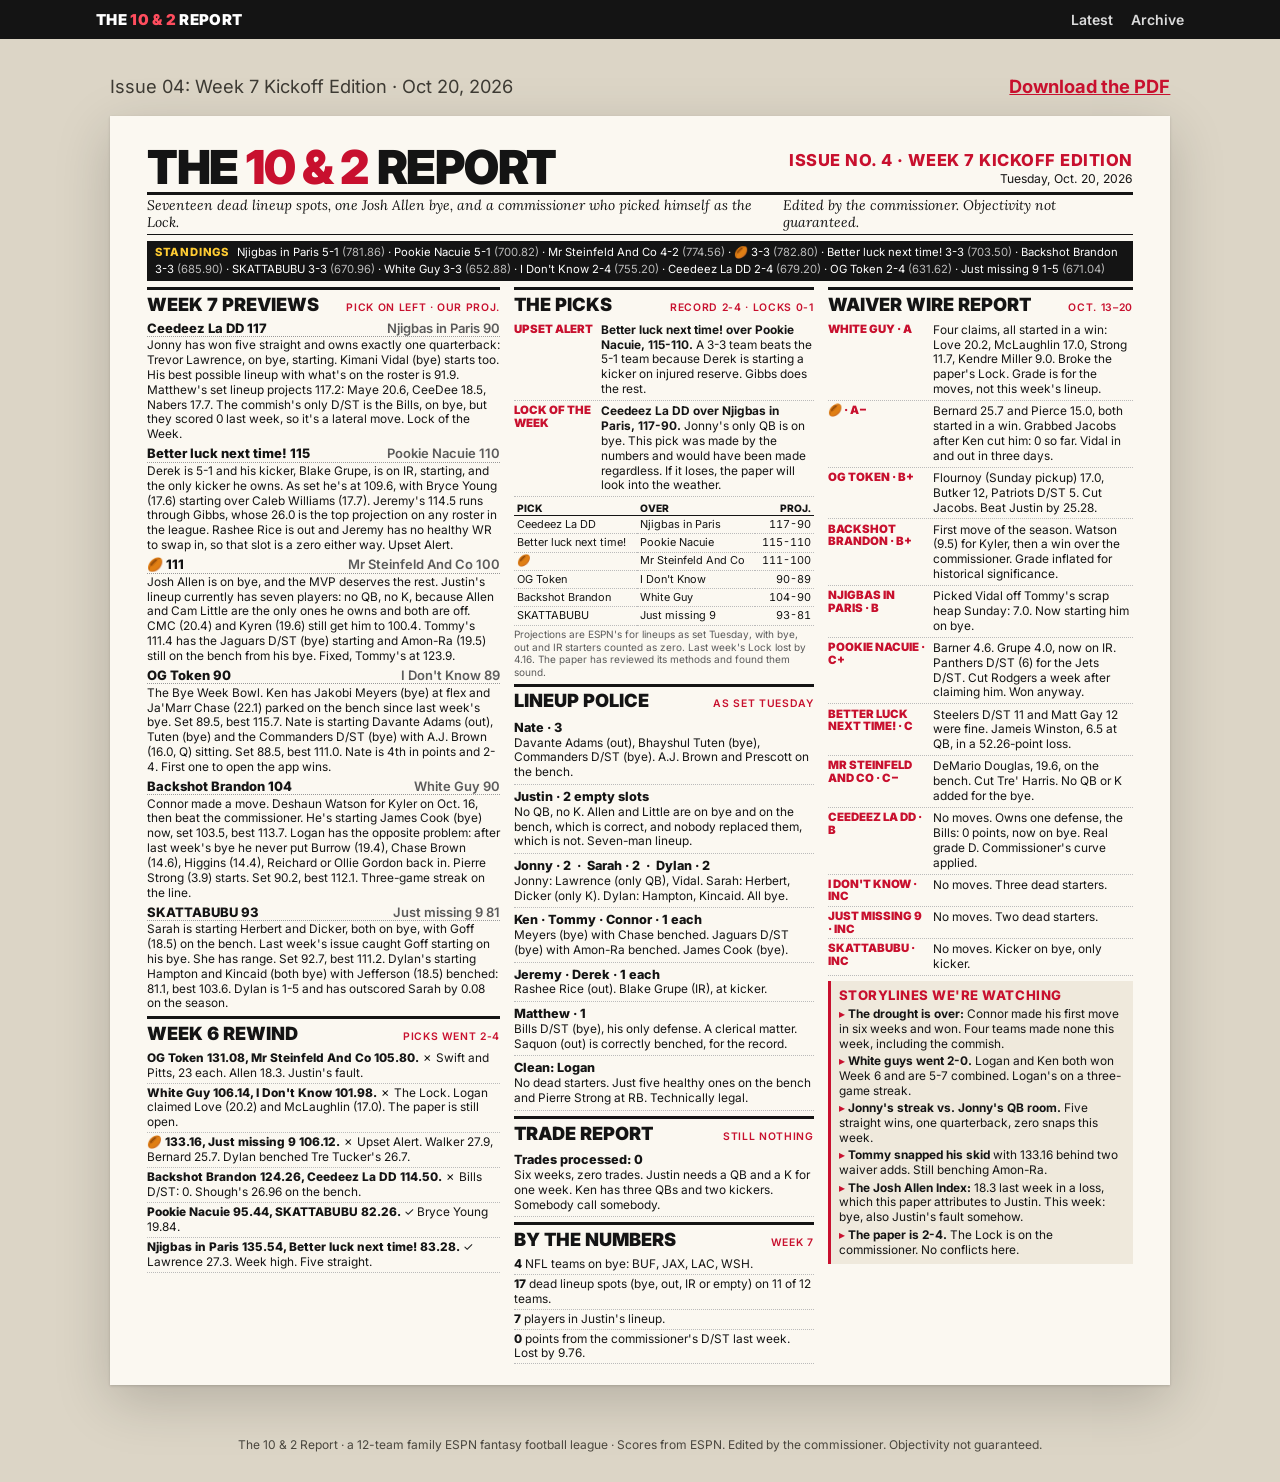
==== commit fc217696: "Add Issue 04: Week 7 Kickoff Edition Co-Authored-By: Claude Opus 5.5 <noreply@anthropic.com>" ====
--- a/index.html
+++ b/index.html
@@ -1,9 +1,9 @@
 <!doctype html>
 <html lang="en"><head><meta charset="utf-8"><meta name="viewport" content="width=device-width,initial-scale=1">
-<title>The 10 &amp; 2 Report: Issue 03: Week 6 Kickoff Edition</title>
-<meta name="description" content="The 10 &amp; 2 Report fantasy football Kickoff Edition for Week 6 of the 2026 season: matchup previews and picks, Upset Alert, Lock of the Week, waiver wire grades and Lineup Police.">
+<title>The 10 &amp; 2 Report: Issue 04: Week 7 Kickoff Edition</title>
+<meta name="description" content="The 10 &amp; 2 Report fantasy football Kickoff Edition for Week 7 of the 2026 season: matchup previews and picks, Upset Alert, Lock of the Week, waiver wire grades, Lineup Police and a Week 6 rewind.">
 <link rel="canonical" href="https://matthew-shao.github.io/ten-and-two-report/">
-<meta property="og:title" content="The 10 &amp; 2 Report: Issue 03: Week 6 Kickoff Edition"><meta property="og:description" content="The 10 &amp; 2 Report fantasy football Kickoff Edition for Week 6 of the 2026 season: matchup previews and picks, Upset Alert, Lock of the Week, waiver wire grades and Lineup Police.">
+<meta property="og:title" content="The 10 &amp; 2 Report: Issue 04: Week 7 Kickoff Edition"><meta property="og:description" content="The 10 &amp; 2 Report fantasy football Kickoff Edition for Week 7 of the 2026 season: matchup previews and picks, Upset Alert, Lock of the Week, waiver wire grades, Lineup Police and a Week 6 rewind.">
 <meta property="og:type" content="website"><meta property="og:url" content="https://matthew-shao.github.io/ten-and-two-report/"><meta property="og:site_name" content="The 10 &amp; 2 Report">
 <meta name="twitter:card" content="summary">
 <link rel="preconnect" href="https://fonts.googleapis.com"><link rel="preconnect" href="https://fonts.gstatic.com" crossorigin><link href="https://fonts.googleapis.com/css2?family=Inter:wght@400;600;700;800;900&family=Lora:ital@1&display=swap" rel="stylesheet">
@@ -11,119 +11,120 @@
 </head><body class="site">
 <header class="bar"><div class="bar-in"><a class="brand" href="">The <span>10 &amp; 2</span> Report</a>
 <a class="nav" href="">Latest</a><a class="nav" href="archive/">Archive</a></div></header>
-<main class="wrap"><div class="issue-meta"><span>Issue 03: Week 6 Kickoff Edition · Oct 13, 2026</span><span><a href="issues/2026-week-06-preview/10and2Report_Wk6_Kickoff.pdf">Download the PDF</a></span></div><article class="sheet"><div class="mast">
+<main class="wrap"><div class="issue-meta"><span>Issue 04: Week 7 Kickoff Edition · Oct 20, 2026</span><span><a href="issues/2026-week-07-preview/10and2Report_Wk7_Kickoff.pdf">Download the PDF</a></span></div><article class="sheet"><div class="mast">
   <h1>The <span>10 &amp; 2</span> Report</h1>
-  <div class="meta"><div class="iss">Issue No. 3 · Week 6 Kickoff Edition</div>Tuesday, Oct. 13, 2026</div>
+  <div class="meta"><div class="iss">Issue No. 4 · Week 7 Kickoff Edition</div>Tuesday, Oct. 20, 2026</div>
 </div>
-<div class="sub"><span>Seventeen starters are on bye, out or doubtful. Lineups lock Thursday. Act accordingly.</span><span>Edited by the commissioner. Objectivity not guaranteed.</span></div>
-<div class="ticker"><b>STANDINGS</b> Mr Steinfeld And Co 4-1 <i>(668.76)</i> · Njigbas in Paris 4-1 <i>(646.32)</i> · Pookie Nacuie 4-1 <i>(605.38)</i> · Better luck next time! 3-2 <i>(620.22)</i> · SKATTABUBU 3-2 <i>(588.70)</i> · I Don't Know 2-3 <i>(653.22)</i> · 🏉 2-3 <i>(649.64)</i> · Ceedeez La DD 2-3 <i>(564.70)</i> · Backshot Brandon 2-3 <i>(561.64)</i> · White Guy 2-3 <i>(546.74)</i> · Just missing 9 1-4 <i>(564.92)</i> · OG Token 1-4 <i>(500.54)</i></div>
+<div class="sub"><span>Seventeen dead lineup spots, one Josh Allen bye, and a commissioner who picked himself as the Lock.</span><span>Edited by the commissioner. Objectivity not guaranteed.</span></div>
+<div class="ticker"><b>STANDINGS</b> Njigbas in Paris 5-1 <i>(781.86)</i> · Pookie Nacuie 5-1 <i>(700.82)</i> · Mr Steinfeld And Co 4-2 <i>(774.56)</i> · 🏉 3-3 <i>(782.80)</i> · Better luck next time! 3-3 <i>(703.50)</i> · Backshot Brandon 3-3 <i>(685.90)</i> · SKATTABUBU 3-3 <i>(670.96)</i> · White Guy 3-3 <i>(652.88)</i> · I Don't Know 2-4 <i>(755.20)</i> · Ceedeez La DD 2-4 <i>(679.20)</i> · OG Token 2-4 <i>(631.62)</i> · Just missing 9 1-5 <i>(671.04)</i></div>
 
 <div class="grid">
 <!-- COLUMN 1 -->
 <div class="col">
 <section>
-<h2>Week 6 Previews <small>PICK ON LEFT · OUR PROJ.</small></h2>
+<h2>Week 7 Previews <small>PICK ON LEFT · OUR PROJ.</small></h2>
 
-<div class="game"><div class="score"><span>Mr Steinfeld And Co 134</span><span class="l">OG Token 88</span></div>
-Justin's lineup as set projects 120.8, and that's with Aaron Jones (bye) at flex and the Bengals D/ST (bye) at defense while Freiermuth and the Rams D/ST sit. Fixed, it's 139.5. Ken's set lineup is 76.0: Chase on bye, McPherson on bye, Darnold (13.6) starting over Mahomes (18.8). His best possible is 90.9. Josh Allen projects 25.1, league high, as is his right. Ken is on a four-game skid.</div>
+<div class="game"><div class="score"><span>Ceedeez La DD 117</span><span class="l">Njigbas in Paris 90</span></div>
+Jonny has won five straight and owns exactly one quarterback: Trevor Lawrence, on bye, starting. Kimani Vidal (bye) starts too. His best possible lineup with what's on the roster is 91.9. Matthew's set lineup projects 117.2: Maye 20.6, CeeDee 18.5, Nabers 17.7. The commish's only D/ST is the Bills, on bye, but they scored 0 last week, so it's a lateral move. Lock of the Week.</div>
 
-<div class="game"><div class="score"><span>I Don't Know 126</span><span class="l">White Guy 55</span></div>
-Logan's set lineup projects <b>33.0</b>. Burrow, Chase Brown, Ollie Gordon II and Reichard are all on bye, Roman Wilson is out, and Burrow and Reichard are the only QB and kicker he owns. Best possible lineup: 54.6. Nate's 125.8 is already his optimal: Bijan 23.1, Stafford 19.6, and Nico Collins (15.9) back among the living. Logan's two-game win streak is in hospice.</div>
+<div class="game"><div class="score"><span>Better luck next time! 115</span><span class="l">Pookie Nacuie 110</span></div>
+Derek is 5-1 and his kicker, Blake Grupe, is on IR, starting, and the only kicker he owns. As set he's at 109.6, with Bryce Young (17.6) starting over Caleb Williams (17.7). Jeremy's 114.5 runs through Gibbs, whose 26.0 is the top projection on any roster in the league. Rashee Rice is out and Jeremy has no healthy WR to swap in, so that slot is a zero either way. Upset Alert.</div>
 
-<div class="game"><div class="score"><span>Just missing 9 104</span><span class="l">🏉 101</span></div>
-On paper Tommy's better: best lineup 114.8 to Dylan's 103.3. Tommy does not play on paper. As set he's starting Amon-Ra (bye), Montgomery (doubtful) and Shipley (doubtful) with Kenneth Walker (22.7) on the bench, for 77.4. Dylan's at 84.8 with Jefferson (bye) in and McMillan (16.0) out. Tommy has lost three straight. Upset Alert.</div>
+<div class="game"><div class="score"><span>🏉 111</span><span class="l">Mr Steinfeld And Co 100</span></div>
+Josh Allen is on bye, and the MVP deserves the rest. Justin's lineup currently has seven players: no QB, no K, because Allen and Cam Little are the only ones he owns and both are off. CMC (20.4) and Kyren (19.6) still get him to 100.4. Tommy's 111.4 has the Jaguars D/ST (bye) starting and Amon-Ra (19.5) still on the bench from his bye. Fixed, Tommy's at 123.9.</div>
 
-<div class="game"><div class="score"><span>Ceedeez La DD 119</span><span class="l">Backshot Brandon 98</span></div>
-A pick made with total objectivity. The numbers, which this paper does not change: Matthew's set lineup projects 121.1, which is also his optimal lineup. He set a quarterback. Five days early. Connor's QBs are Lamar (out) and Kyler (bye), and he's starting Lamar plus DeVonta Smith (out) at flex. Again. With no QB his ceiling is 102.1. CeeDee is questionable, so the commissioner will be refreshing ESPN until kickoff.</div>
+<div class="game"><div class="score"><span>OG Token 90</span><span class="l">I Don't Know 89</span></div>
+The Bye Week Bowl. Ken has Jakobi Meyers (bye) at flex and Ja'Marr Chase (22.1) parked on the bench since last week's bye. Set 89.5, best 115.7. Nate is starting Davante Adams (out), Tuten (bye) and the Commanders D/ST (bye) with A.J. Brown (16.0, Q) sitting. Set 88.5, best 111.0. Nate is 4th in points and 2-4. First one to open the app wins.</div>
 
-<div class="game"><div class="score"><span>Pookie Nacuie 121</span><span class="l">SKATTABUBU 113</span></div>
-Derek put up 171.7 on Tommy, the Week 5 high, and his 121.4 set lineup is already optimal, Puka (22.8) at flex. Sarah is starting Goff, who is on bye, with Herbert (11.5) on her bench. Last issue Goff was her character development. Her best is 117.6, so this one's close if she checks her phone.</div>
+<div class="game"><div class="score"><span>Backshot Brandon 104</span><span class="l">White Guy 90</span></div>
+Connor made a move. Deshaun Watson for Kyler on Oct. 16, then beat the commissioner. He's starting James Cook (bye) now, set 103.5, best 113.7. Logan has the opposite problem: after last week's bye he never put Burrow (19.4), Chase Brown (14.6), Higgins (14.4), Reichard or Ollie Gordon back in. Pierre Strong (3.9) starts. Set 90.2, best 112.1. Three-game streak on the line.</div>
 
-<div class="game"><div class="score"><span>Njigbas in Paris 121</span><span class="l">Better luck next time! 103</span></div>
-Jonny's won four straight, and his kicker is Spencer Shrader, whom Jeremy cut on Oct. 6 and who kicked 21 for Jonny on Sunday. Set lineup 120.9, with JSN and Judkins both questionable. Jeremy (104.9) is starting Jake Bates, his only kicker, on bye, and Gibbs is on bye too. Brissett (25.28 last week) gets another go. Shrader revenge game is on.</div>
+<div class="game"><div class="score"><span>SKATTABUBU 93</span><span class="l">Just missing 9 81</span></div>
+Sarah is starting Herbert and Dicker, both on bye, with Goff (18.5) on the bench. Last week's issue caught Goff starting on his bye. She has range. Set 92.7, best 111.2. Dylan's starting Hampton and Kincaid (both bye) with Jefferson (18.5) benched: 81.1, best 103.6. Dylan is 1-5 and has outscored Sarah by 0.08 on the season.</div>
 </section>
 
 <section>
-<h2>Week 5 Rewind <small>FINALS</small></h2>
-<div class="rw"><span class="s">Pookie Nacuie 171.70, 🏉 116.66.</span> Week high. So much for regression.</div>
-<div class="rw"><span class="s">Njigbas in Paris 166.14, SKATTABUBU 129.54.</span> Shrader 21, four straight for Jonny.</div>
-<div class="rw"><span class="s">Better luck next time! 162.98, Backshot Brandon 82.26.</span> Week low. Brissett 25.28.</div>
-<div class="rw"><span class="s">Mr Steinfeld And Co 149.80, Just missing 9 118.54.</span> Justin stays on top.</div>
-<div class="rw"><span class="s">Ceedeez La DD 131.36, I Don't Know 112.12.</span> The QB-in-lineup strategy: 1-0.</div>
-<div class="rw"><span class="s">White Guy 118.90, OG Token 87.60.</span> Logan takes the White Guy Bowl. Ken: L4.</div>
-</section>
-<section>
-<h2>By the Numbers <small>WEEK 6</small></h2>
-<div class="rw"><span class="s">4</span> NFL teams on bye: CIN, DET, MIA, MIN. Nine of our 12 teams roster at least one.</div>
-<div class="rw"><span class="s">17</span> fantasy starters on bye, out or doubtful as of Tuesday.</div>
-<div class="rw"><span class="s">25.1</span> Josh Allen's projection. Logan's whole lineup: 33.0.</div>
-<div class="rw"><span class="s">39</span> points scored last week by players Jeremy cut. Shrader 21, Jets D/ST 18.</div>
-<div class="rw"><span class="s">0</span> trades. 0 Connor moves. 0 healthy Connor QBs.</div>
+<h2>Week 6 Rewind <small>PICKS WENT 2-4</small></h2>
+<div class="rw"><span class="s">OG Token 131.08, Mr Steinfeld And Co 105.80.</span> ✗ Swift and Pitts, 23 each. Allen 18.3. Justin's fault.</div>
+<div class="rw"><span class="s">White Guy 106.14, I Don't Know 101.98.</span> ✗ The Lock. Logan claimed Love (20.2) and McLaughlin (17.0). The paper is still open.</div>
+<div class="rw"><span class="s">🏉 133.16, Just missing 9 106.12.</span> ✗ Upset Alert. Walker 27.9, Bernard 25.7. Dylan benched Tre Tucker's 26.7.</div>
+<div class="rw"><span class="s">Backshot Brandon 124.26, Ceedeez La DD 114.50.</span> ✗ Bills D/ST: 0. Shough's 26.96 on the bench.</div>
+<div class="rw"><span class="s">Pookie Nacuie 95.44, SKATTABUBU 82.26.</span> ✓ Bryce Young 19.84.</div>
+<div class="rw"><span class="s">Njigbas in Paris 135.54, Better luck next time! 83.28.</span> ✓ Lawrence 27.3. Week high. Five straight.</div>
 </section>
 </div>
 
 <!-- COLUMN 2 -->
 <div class="col">
 <section>
-<h2>The Picks <small>FIRST OFFICIAL · 0-0</small></h2>
-<div class="award"><div class="t">Upset Alert</div><div><b>Just missing 9 over 🏉, 104-101.</b> A 1-4 team beats the No. 3 scoring offense because Tommy starts guys who aren't playing. It's a pattern now.</div></div>
-<div class="award"><div class="t">Lock of the Week</div><div><b>I Don't Know over White Guy, 126-55.</b> Logan's set lineup projects 33.0 and his only QB is on bye. If this loses, the paper closes.</div></div>
+<h2>The Picks <small>RECORD 2-4 · LOCKS 0-1</small></h2>
+<div class="award"><div class="t">Upset Alert</div><div><b>Better luck next time! over Pookie Nacuie, 115-110.</b> A 3-3 team beats the 5-1 team because Derek is starting a kicker on injured reserve. Gibbs does the rest.</div></div>
+<div class="award"><div class="t">Lock of the Week</div><div><b>Ceedeez La DD over Njigbas in Paris, 117-90.</b> Jonny's only QB is on bye. This pick was made by the numbers and would have been made regardless. If it loses, the paper will look into the weather.</div></div>
 <table class="luck" style="margin-top:3px;white-space:nowrap;font-size:6.3pt">
 <tr><th>Pick</th><th style="text-align:left">Over</th><th>Proj.</th></tr>
-<tr><td>Mr Steinfeld And Co</td><td style="text-align:left">OG Token</td><td>134-88</td></tr>
-<tr><td>I Don't Know</td><td style="text-align:left">White Guy</td><td>126-55</td></tr>
-<tr><td>Just missing 9</td><td style="text-align:left">🏉</td><td>104-101</td></tr>
-<tr><td>Ceedeez La DD</td><td style="text-align:left">Backshot Brandon</td><td>119-98</td></tr>
-<tr><td>Pookie Nacuie</td><td style="text-align:left">SKATTABUBU</td><td>121-113</td></tr>
-<tr><td>Njigbas in Paris</td><td style="text-align:left">Better luck next time!</td><td>121-103</td></tr>
+<tr><td>Ceedeez La DD</td><td style="text-align:left">Njigbas in Paris</td><td>117-90</td></tr>
+<tr><td>Better luck next time!</td><td style="text-align:left">Pookie Nacuie</td><td>115-110</td></tr>
+<tr><td>🏉</td><td style="text-align:left">Mr Steinfeld And Co</td><td>111-100</td></tr>
+<tr><td>OG Token</td><td style="text-align:left">I Don't Know</td><td>90-89</td></tr>
+<tr><td>Backshot Brandon</td><td style="text-align:left">White Guy</td><td>104-90</td></tr>
+<tr><td>SKATTABUBU</td><td style="text-align:left">Just missing 9</td><td>93-81</td></tr>
 </table>
-<div class="note"><b>If the picks hit:</b> Mr Steinfeld And Co, Njigbas in Paris and Pookie Nacuie go 5-1. I Don't Know, Better luck next time!, SKATTABUBU and Ceedeez La DD sit at 3-3. 🏉, Backshot Brandon, White Guy and Just missing 9 fall to 2-4. OG Token 1-5. The commissioner reaching .500 is a coincidence.</div>
+<div class="note">Projections are ESPN's for lineups as set Tuesday, with bye, out and IR starters counted as zero. Last week's Lock lost by 4.16. The paper has reviewed its methods and found them sound.</div>
 </section>
 
 <section>
 <h2>Lineup Police <small>AS SET TUESDAY</small></h2>
-<div class="trade"><div class="deal">Logan · 5 dead starters</div>Burrow (bye), Chase Brown (bye), Ollie Gordon II (bye), Reichard (bye), Roman Wilson (out). Plus Concepcion (Q) at 0.1. No other QB or K on the roster. Logan, the waiver wire is open.</div>
-<div class="trade"><div class="deal">Connor · Repeat offender</div>Lamar (out) at QB, DeVonta Smith (out) at flex. Smith was last issue's Started a Ghost. Kyler, his backup, is on bye.</div>
-<div class="trade"><div class="deal">Tommy · 3</div>Amon-Ra St. Brown (bye), Montgomery (doubtful), Shipley (doubtful). Walker (22.7) and Hurts on the bench.</div>
-<div class="trade"><div class="deal">Ken · 2 &nbsp;·&nbsp; Justin · 2</div>Ken: Ja'Marr Chase and McPherson, both bye, and McPherson's his only K. Justin: Aaron Jones and the Bengals D/ST, both bye. The MVP's GM, everybody.</div>
-<div class="trade"><div class="deal">Dylan, Sarah, Jeremy · 1 each</div>Jefferson (bye). Goff (bye). Bates (bye).</div>
-<div class="trade"><div class="deal">Clean: Matthew, Nate, Derek, Jonny</div>The commissioner thanks himself for his service.</div>
+<div class="trade"><div class="deal">Nate · 3</div>Davante Adams (out), Bhayshul Tuten (bye), Commanders D/ST (bye). A.J. Brown and Prescott on the bench.</div>
+<div class="trade"><div class="deal">Justin · 2 empty slots</div>No QB, no K. Allen and Little are on bye and on the bench, which is correct, and nobody replaced them, which is not. Seven-man lineup.</div>
+<div class="trade"><div class="deal">Jonny · 2 &nbsp;·&nbsp; Sarah · 2 &nbsp;·&nbsp; Dylan · 2</div>Jonny: Lawrence (only QB), Vidal. Sarah: Herbert, Dicker (only K). Dylan: Hampton, Kincaid. All bye.</div>
+<div class="trade"><div class="deal">Ken · Tommy · Connor · 1 each</div>Meyers (bye) with Chase benched. Jaguars D/ST (bye) with Amon-Ra benched. James Cook (bye).</div>
+<div class="trade"><div class="deal">Jeremy · Derek · 1 each</div>Rashee Rice (out). Blake Grupe (IR), at kicker.</div>
+<div class="trade"><div class="deal">Matthew · 1</div>Bills D/ST (bye), his only defense. A clerical matter. Saquon (out) is correctly benched, for the record.</div>
+<div class="trade"><div class="deal">Clean: Logan</div>No dead starters. Just five healthy ones on the bench and Pierre Strong at RB. Technically legal.</div>
 </section>
 
 <section>
 <h2>Trade Report <small>STILL NOTHING</small></h2>
-<div class="trade"><div class="deal">Trades processed: 0</div>Five weeks, zero trades. One offer went out this week and got declined. Logan has four bye-week starters and Tee Higgins on bye on his bench. Somebody take his calls.</div>
+<div class="trade"><div class="deal">Trades processed: 0</div>Six weeks, zero trades. Justin needs a QB and a K for one week. Ken has three QBs and two kickers. Somebody call somebody.</div>
 </section>
 
+<section>
+<h2>By the Numbers <small>WEEK 7</small></h2>
+<div class="rw"><span class="s">4</span> NFL teams on bye: BUF, JAX, LAC, WSH.</div>
+<div class="rw"><span class="s">17</span> dead lineup spots (bye, out, IR or empty) on 11 of 12 teams.</div>
+<div class="rw"><span class="s">7</span> players in Justin's lineup.</div>
+<div class="rw"><span class="s">0</span> points from the commissioner's D/ST last week. Lost by 9.76.</div>
+</section>
 </div>
 
 <!-- COLUMN 3 -->
 <div class="col">
 <section class="ww">
-<h2>Waiver Wire Report <small>OCT. 6–13</small></h2>
+<h2>Waiver Wire Report <small>OCT. 13–20</small></h2>
 <style>.ww .award{grid-template-columns:76px 1fr}</style>
-<div class="award"><div class="t">Pookie Nacuie · A</div><div>Rodgers off waivers (22, started), then the Jets D/ST on Sunday morning: 18. The D/ST Jeremy cut.</div></div>
-<div class="award"><div class="t">Njigbas in Paris · A</div><div>One move. Shrader, 21. Efficient.</div></div>
-<div class="award"><div class="t">Ceedeez La DD · B+</div><div>Corum (16.2) started in the win, Keon Coleman 7.7. Lost Mixon to Logan and Shrader to Jonny, cut Shakir (11 for Jeremy). Real grade C+. Commissioner's curve applied.</div></div>
-<div class="award"><div class="t">Mr Steinfeld And Co · B</div><div>First moves of the season! Freiermuth (21.5) on the bench, Tre' Harris now doubtful, Bengals D/ST (9) now on bye and starting.</div></div>
-<div class="award"><div class="t">Better luck next time! · C+</div><div>Brissett, 25.28. Then Cowboys D/ST (−2), Gesicki in and out, and the Raiders D/ST held for 12 hours. Cut Shrader and the Jets D/ST: 39 points for other people.</div></div>
-<div class="award"><div class="t">OG Token · C</div><div>Vikings D/ST, 13 on the bench. On bye this week.</div></div>
-<div class="award"><div class="t">🏉 · C−</div><div>Six moves. Doubs 2.6, Hockenson 1.7, Ekeler 2.4. Shipley (8.3) now doubtful, starting. Zvada (10) for Butker.</div></div>
-<div class="award"><div class="t">I Don't Know · C−</div><div>Swapped the Vikings D/ST for the Commanders: 3. Ken grabbed the Vikings: 13.</div></div>
-<div class="award"><div class="t">White Guy · D</div><div>Beat the commish to Joe Mixon, then cut him six hours later for Roman Wilson. Wilson: 0, now out, still starting.</div></div>
-<div class="award"><div class="t">Just missing 9 · Inc</div><div>No moves.</div></div>
-<div class="award"><div class="t">SKATTABUBU · Inc</div><div>No moves. Goff's bye week was not a factor in her thinking.</div></div>
-<div class="award"><div class="t">Backshot Brandon · F</div><div>Zero moves in five weeks. Zero healthy QBs in Week 6.</div></div>
+<div class="award"><div class="t">White Guy · A</div><div>Four claims, all started in a win: Love 20.2, McLaughlin 17.0, Strong 11.7, Kendre Miller 9.0. Broke the paper's Lock. Grade is for the moves, not this week's lineup.</div></div>
+<div class="award"><div class="t">🏉 · A−</div><div>Bernard 25.7 and Pierce 15.0, both started in a win. Grabbed Jacobs after Ken cut him: 0 so far. Vidal in and out in three days.</div></div>
+<div class="award"><div class="t">OG Token · B+</div><div>Flournoy (Sunday pickup) 17.0, Butker 12, Patriots D/ST 5. Cut Jacobs. Beat Justin by 25.28.</div></div>
+<div class="award"><div class="t">Backshot Brandon · B+</div><div>First move of the season. Watson (9.5) for Kyler, then a win over the commissioner. Grade inflated for historical significance.</div></div>
+<div class="award"><div class="t">Njigbas in Paris · B</div><div>Picked Vidal off Tommy's scrap heap Sunday: 7.0. Now starting him on bye.</div></div>
+<div class="award"><div class="t">Pookie Nacuie · C+</div><div>Barner 4.6. Grupe 4.0, now on IR. Panthers D/ST (6) for the Jets D/ST. Cut Rodgers a week after claiming him. Won anyway.</div></div>
+<div class="award"><div class="t">Better luck next time! · C</div><div>Steelers D/ST 11 and Matt Gay 12 were fine. Jameis Winston, 6.5 at QB, in a 52.26-point loss.</div></div>
+<div class="award"><div class="t">Mr Steinfeld And Co · C−</div><div>DeMario Douglas, 19.6, on the bench. Cut Tre' Harris. No QB or K added for the bye.</div></div>
+<div class="award"><div class="t">Ceedeez La DD · B</div><div>No moves. Owns one defense, the Bills: 0 points, now on bye. Real grade D. Commissioner's curve applied.</div></div>
+<div class="award"><div class="t">I Don't Know · Inc</div><div>No moves. Three dead starters.</div></div>
+<div class="award"><div class="t">Just missing 9 · Inc</div><div>No moves. Two dead starters.</div></div>
+<div class="award"><div class="t">SKATTABUBU · Inc</div><div>No moves. Kicker on bye, only kicker.</div></div>
 </section>
 
 <section>
 <div class="box"><h3 style="margin-top:0">Storylines We're Watching</h3>
 <ul>
-<li><b>Connor vs. the waiver wire:</b> still zero moves, now zero QBs. Justin finally made a move, so Connor's alone.</li>
-<li><b>White guys are 3-7 combined.</b> Logan won the White Guy Bowl 118.9-87.6. This week they project 55 and 88.</li>
-<li><b>Nate and Tommy:</b> 2nd and 3rd in points, both 2-3. Tommy's on a three-game skid.</li>
-<li><b>Last issue's calls:</b> "regression is undefeated" for Derek. Derek scored 171.7. The commish started a QB and beat Nate 131.36-112.12. Sources were right.</li>
-<li><b>Report Card Tuesday:</b> the paper's first official picks get graded. Record: 0-0.</li>
+<li><b>The drought is over:</b> Connor made his first move in six weeks and won. Four teams made none this week, including the commish.</li>
+<li><b>White guys went 2-0.</b> Logan and Ken both won Week 6 and are 5-7 combined. Logan's on a three-game streak.</li>
+<li><b>Jonny's streak vs. Jonny's QB room.</b> Five straight wins, one quarterback, zero snaps this week.</li>
+<li><b>Tommy snapped his skid</b> with 133.16 behind two waiver adds. Still benching Amon-Ra.</li>
+<li><b>The Josh Allen Index:</b> 18.3 last week in a loss, which this paper attributes to Justin. This week: bye, also Justin's fault somehow.</li>
+<li><b>The paper is 2-4.</b> The Lock is on the commissioner. No conflicts here.</li>
 </ul></div>
 </section>
 </div>
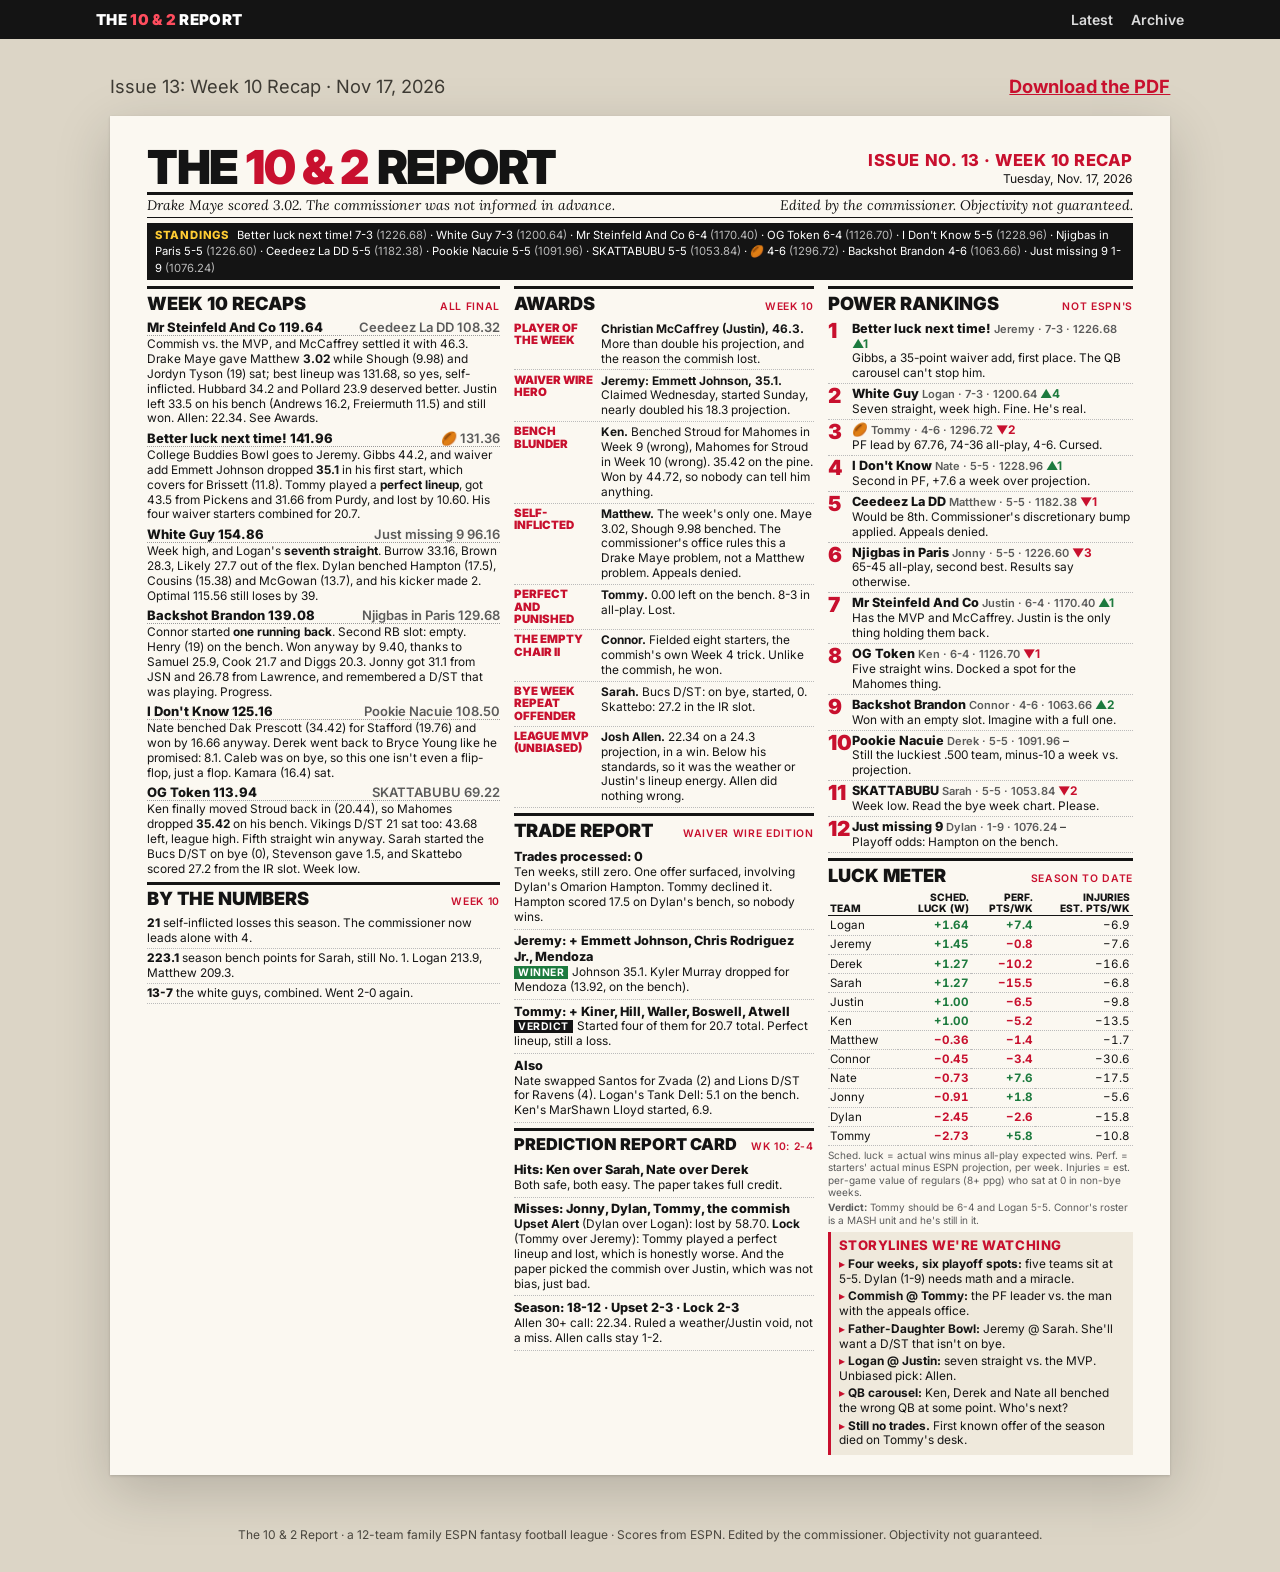
==== commit 6abcfc07: "Add files via upload" ====
--- a/index.html
+++ b/index.html
@@ -1,9 +1,9 @@
 <!doctype html>
 <html lang="en"><head><meta charset="utf-8"><meta name="viewport" content="width=device-width,initial-scale=1">
-<title>The 10 &amp; 2 Report: Issue 04: Week 7 Kickoff Edition</title>
-<meta name="description" content="The 10 &amp; 2 Report fantasy football Kickoff Edition for Week 7 of the 2026 season: matchup previews and picks, Upset Alert, Lock of the Week, waiver wire grades, Lineup Police and a Week 6 rewind.">
+<title>The 10 &amp; 2 Report: Issue 13: Week 10 Recap</title>
+<meta name="description" content="The 10 &amp; 2 Report fantasy football recap, Week 10 of the 2026 season: matchup recaps, awards, waiver wire report, power rankings, luck meter and the Prediction Report Card.">
 <link rel="canonical" href="https://matthew-shao.github.io/ten-and-two-report/">
-<meta property="og:title" content="The 10 &amp; 2 Report: Issue 04: Week 7 Kickoff Edition"><meta property="og:description" content="The 10 &amp; 2 Report fantasy football Kickoff Edition for Week 7 of the 2026 season: matchup previews and picks, Upset Alert, Lock of the Week, waiver wire grades, Lineup Police and a Week 6 rewind.">
+<meta property="og:title" content="The 10 &amp; 2 Report: Issue 13: Week 10 Recap"><meta property="og:description" content="The 10 &amp; 2 Report fantasy football recap, Week 10 of the 2026 season: matchup recaps, awards, waiver wire report, power rankings, luck meter and the Prediction Report Card.">
 <meta property="og:type" content="website"><meta property="og:url" content="https://matthew-shao.github.io/ten-and-two-report/"><meta property="og:site_name" content="The 10 &amp; 2 Report">
 <meta name="twitter:card" content="summary">
 <link rel="preconnect" href="https://fonts.googleapis.com"><link rel="preconnect" href="https://fonts.gstatic.com" crossorigin><link href="https://fonts.googleapis.com/css2?family=Inter:wght@400;600;700;800;900&family=Lora:ital@1&display=swap" rel="stylesheet">
@@ -11,120 +11,126 @@
 </head><body class="site">
 <header class="bar"><div class="bar-in"><a class="brand" href="">The <span>10 &amp; 2</span> Report</a>
 <a class="nav" href="">Latest</a><a class="nav" href="archive/">Archive</a></div></header>
-<main class="wrap"><div class="issue-meta"><span>Issue 04: Week 7 Kickoff Edition · Oct 20, 2026</span><span><a href="issues/2026-week-07-preview/10and2Report_Wk7_Kickoff.pdf">Download the PDF</a></span></div><article class="sheet"><div class="mast">
+<main class="wrap"><div class="issue-meta"><span>Issue 13: Week 10 Recap · Nov 17, 2026</span><span><a href="issues/2026-week-10/10and2Report_Wk10.pdf">Download the PDF</a></span></div><article class="sheet"><div class="mast">
   <h1>The <span>10 &amp; 2</span> Report</h1>
-  <div class="meta"><div class="iss">Issue No. 4 · Week 7 Kickoff Edition</div>Tuesday, Oct. 20, 2026</div>
+  <div class="meta"><div class="iss">Issue No. 13 · Week 10 Recap</div>Tuesday, Nov. 17, 2026</div>
 </div>
-<div class="sub"><span>Seventeen dead lineup spots, one Josh Allen bye, and a commissioner who picked himself as the Lock.</span><span>Edited by the commissioner. Objectivity not guaranteed.</span></div>
-<div class="ticker"><b>STANDINGS</b> Njigbas in Paris 5-1 <i>(781.86)</i> · Pookie Nacuie 5-1 <i>(700.82)</i> · Mr Steinfeld And Co 4-2 <i>(774.56)</i> · 🏉 3-3 <i>(782.80)</i> · Better luck next time! 3-3 <i>(703.50)</i> · Backshot Brandon 3-3 <i>(685.90)</i> · SKATTABUBU 3-3 <i>(670.96)</i> · White Guy 3-3 <i>(652.88)</i> · I Don't Know 2-4 <i>(755.20)</i> · Ceedeez La DD 2-4 <i>(679.20)</i> · OG Token 2-4 <i>(631.62)</i> · Just missing 9 1-5 <i>(671.04)</i></div>
+<div class="sub"><span>Drake Maye scored 3.02. The commissioner was not informed in advance.</span><span>Edited by the commissioner. Objectivity not guaranteed.</span></div>
+<div class="ticker"><b>STANDINGS</b> Better luck next time! 7-3 <i>(1226.68)</i> · White Guy 7-3 <i>(1200.64)</i> · Mr Steinfeld And Co 6-4 <i>(1170.40)</i> · OG Token 6-4 <i>(1126.70)</i> · I Don't Know 5-5 <i>(1228.96)</i> · Njigbas in Paris 5-5 <i>(1226.60)</i> · Ceedeez La DD 5-5 <i>(1182.38)</i> · Pookie Nacuie 5-5 <i>(1091.96)</i> · SKATTABUBU 5-5 <i>(1053.84)</i> · 🏉 4-6 <i>(1296.72)</i> · Backshot Brandon 4-6 <i>(1063.66)</i> · Just missing 9 1-9 <i>(1076.24)</i></div>
 
 <div class="grid">
 <!-- COLUMN 1 -->
 <div class="col">
 <section>
-<h2>Week 7 Previews <small>PICK ON LEFT · OUR PROJ.</small></h2>
+<h2>Week 10 Recaps <small>ALL FINAL</small></h2>
 
-<div class="game"><div class="score"><span>Ceedeez La DD 117</span><span class="l">Njigbas in Paris 90</span></div>
-Jonny has won five straight and owns exactly one quarterback: Trevor Lawrence, on bye, starting. Kimani Vidal (bye) starts too. His best possible lineup with what's on the roster is 91.9. Matthew's set lineup projects 117.2: Maye 20.6, CeeDee 18.5, Nabers 17.7. The commish's only D/ST is the Bills, on bye, but they scored 0 last week, so it's a lateral move. Lock of the Week.</div>
+<div class="game"><div class="score"><span>Mr Steinfeld And Co 119.64</span><span class="l">Ceedeez La DD 108.32</span></div>
+Commish vs. the MVP, and McCaffrey settled it with 46.3. Drake Maye gave Matthew <b>3.02</b> while Shough (9.98) and Jordyn Tyson (19) sat; best lineup was 131.68, so yes, self-inflicted. Hubbard 34.2 and Pollard 23.9 deserved better. Justin left 33.5 on his bench (Andrews 16.2, Freiermuth 11.5) and still won. Allen: 22.34. See Awards.</div>
 
-<div class="game"><div class="score"><span>Better luck next time! 115</span><span class="l">Pookie Nacuie 110</span></div>
-Derek is 5-1 and his kicker, Blake Grupe, is on IR, starting, and the only kicker he owns. As set he's at 109.6, with Bryce Young (17.6) starting over Caleb Williams (17.7). Jeremy's 114.5 runs through Gibbs, whose 26.0 is the top projection on any roster in the league. Rashee Rice is out and Jeremy has no healthy WR to swap in, so that slot is a zero either way. Upset Alert.</div>
+<div class="game"><div class="score"><span>Better luck next time! 141.96</span><span class="l">🏉 131.36</span></div>
+College Buddies Bowl goes to Jeremy. Gibbs 44.2, and waiver add Emmett Johnson dropped <b>35.1</b> in his first start, which covers for Brissett (11.8). Tommy played a <b>perfect lineup</b>, got 43.5 from Pickens and 31.66 from Purdy, and lost by 10.60. His four waiver starters combined for 20.7.</div>
 
-<div class="game"><div class="score"><span>🏉 111</span><span class="l">Mr Steinfeld And Co 100</span></div>
-Josh Allen is on bye, and the MVP deserves the rest. Justin's lineup currently has seven players: no QB, no K, because Allen and Cam Little are the only ones he owns and both are off. CMC (20.4) and Kyren (19.6) still get him to 100.4. Tommy's 111.4 has the Jaguars D/ST (bye) starting and Amon-Ra (19.5) still on the bench from his bye. Fixed, Tommy's at 123.9.</div>
+<div class="game"><div class="score"><span>White Guy 154.86</span><span class="l">Just missing 9 96.16</span></div>
+Week high, and Logan's <b>seventh straight</b>. Burrow 33.16, Brown 28.3, Likely 27.7 out of the flex. Dylan benched Hampton (17.5), Cousins (15.38) and McGowan (13.7), and his kicker made 2. Optimal 115.56 still loses by 39.</div>
 
-<div class="game"><div class="score"><span>OG Token 90</span><span class="l">I Don't Know 89</span></div>
-The Bye Week Bowl. Ken has Jakobi Meyers (bye) at flex and Ja'Marr Chase (22.1) parked on the bench since last week's bye. Set 89.5, best 115.7. Nate is starting Davante Adams (out), Tuten (bye) and the Commanders D/ST (bye) with A.J. Brown (16.0, Q) sitting. Set 88.5, best 111.0. Nate is 4th in points and 2-4. First one to open the app wins.</div>
+<div class="game"><div class="score"><span>Backshot Brandon 139.08</span><span class="l">Njigbas in Paris 129.68</span></div>
+Connor started <b>one running back</b>. Second RB slot: empty. Henry (19) on the bench. Won anyway by 9.40, thanks to Samuel 25.9, Cook 21.7 and Diggs 20.3. Jonny got 31.1 from JSN and 26.78 from Lawrence, and remembered a D/ST that was playing. Progress.</div>
 
-<div class="game"><div class="score"><span>Backshot Brandon 104</span><span class="l">White Guy 90</span></div>
-Connor made a move. Deshaun Watson for Kyler on Oct. 16, then beat the commissioner. He's starting James Cook (bye) now, set 103.5, best 113.7. Logan has the opposite problem: after last week's bye he never put Burrow (19.4), Chase Brown (14.6), Higgins (14.4), Reichard or Ollie Gordon back in. Pierre Strong (3.9) starts. Set 90.2, best 112.1. Three-game streak on the line.</div>
+<div class="game"><div class="score"><span>I Don't Know 125.16</span><span class="l">Pookie Nacuie 108.50</span></div>
+Nate benched Dak Prescott (34.42) for Stafford (19.76) and won by 16.66 anyway. Derek went back to Bryce Young like he promised: 8.1. Caleb was on bye, so this one isn't even a flip-flop, just a flop. Kamara (16.4) sat.</div>
 
-<div class="game"><div class="score"><span>SKATTABUBU 93</span><span class="l">Just missing 9 81</span></div>
-Sarah is starting Herbert and Dicker, both on bye, with Goff (18.5) on the bench. Last week's issue caught Goff starting on his bye. She has range. Set 92.7, best 111.2. Dylan's starting Hampton and Kincaid (both bye) with Jefferson (18.5) benched: 81.1, best 103.6. Dylan is 1-5 and has outscored Sarah by 0.08 on the season.</div>
+<div class="game"><div class="score"><span>OG Token 113.94</span><span class="l">SKATTABUBU 69.22</span></div>
+Ken finally moved Stroud back in (20.44), so Mahomes dropped <b>35.42</b> on his bench. Vikings D/ST 21 sat too: 43.68 left, league high. Fifth straight win anyway. Sarah started the Bucs D/ST on bye (0), Stevenson gave 1.5, and Skattebo scored 27.2 from the IR slot. Week low.</div>
 </section>
 
 <section>
-<h2>Week 6 Rewind <small>PICKS WENT 2-4</small></h2>
-<div class="rw"><span class="s">OG Token 131.08, Mr Steinfeld And Co 105.80.</span> ✗ Swift and Pitts, 23 each. Allen 18.3. Justin's fault.</div>
-<div class="rw"><span class="s">White Guy 106.14, I Don't Know 101.98.</span> ✗ The Lock. Logan claimed Love (20.2) and McLaughlin (17.0). The paper is still open.</div>
-<div class="rw"><span class="s">🏉 133.16, Just missing 9 106.12.</span> ✗ Upset Alert. Walker 27.9, Bernard 25.7. Dylan benched Tre Tucker's 26.7.</div>
-<div class="rw"><span class="s">Backshot Brandon 124.26, Ceedeez La DD 114.50.</span> ✗ Bills D/ST: 0. Shough's 26.96 on the bench.</div>
-<div class="rw"><span class="s">Pookie Nacuie 95.44, SKATTABUBU 82.26.</span> ✓ Bryce Young 19.84.</div>
-<div class="rw"><span class="s">Njigbas in Paris 135.54, Better luck next time! 83.28.</span> ✓ Lawrence 27.3. Week high. Five straight.</div>
+<h2>By the Numbers <small>WEEK 10</small></h2>
+<div class="rw"><span class="s">21</span> self-inflicted losses this season. The commissioner now leads alone with 4.</div>
+<div class="rw"><span class="s">223.1</span> season bench points for Sarah, still No. 1. Logan 213.9, Matthew 209.3.</div>
+<div class="rw"><span class="s">13-7</span> the white guys, combined. Went 2-0 again.</div>
 </section>
 </div>
 
 <!-- COLUMN 2 -->
 <div class="col">
 <section>
-<h2>The Picks <small>RECORD 2-4 · LOCKS 0-1</small></h2>
-<div class="award"><div class="t">Upset Alert</div><div><b>Better luck next time! over Pookie Nacuie, 115-110.</b> A 3-3 team beats the 5-1 team because Derek is starting a kicker on injured reserve. Gibbs does the rest.</div></div>
-<div class="award"><div class="t">Lock of the Week</div><div><b>Ceedeez La DD over Njigbas in Paris, 117-90.</b> Jonny's only QB is on bye. This pick was made by the numbers and would have been made regardless. If it loses, the paper will look into the weather.</div></div>
-<table class="luck" style="margin-top:3px;white-space:nowrap;font-size:6.3pt">
-<tr><th>Pick</th><th style="text-align:left">Over</th><th>Proj.</th></tr>
-<tr><td>Ceedeez La DD</td><td style="text-align:left">Njigbas in Paris</td><td>117-90</td></tr>
-<tr><td>Better luck next time!</td><td style="text-align:left">Pookie Nacuie</td><td>115-110</td></tr>
-<tr><td>🏉</td><td style="text-align:left">Mr Steinfeld And Co</td><td>111-100</td></tr>
-<tr><td>OG Token</td><td style="text-align:left">I Don't Know</td><td>90-89</td></tr>
-<tr><td>Backshot Brandon</td><td style="text-align:left">White Guy</td><td>104-90</td></tr>
-<tr><td>SKATTABUBU</td><td style="text-align:left">Just missing 9</td><td>93-81</td></tr>
-</table>
-<div class="note">Projections are ESPN's for lineups as set Tuesday, with bye, out and IR starters counted as zero. Last week's Lock lost by 4.16. The paper has reviewed its methods and found them sound.</div>
+<h2>Awards <small>WEEK 10</small></h2>
+<div class="award"><div class="t">Player of the Week</div><div><b>Christian McCaffrey (Justin), 46.3.</b> More than double his projection, and the reason the commish lost.</div></div>
+<div class="award"><div class="t">Waiver Wire Hero</div><div><b>Jeremy: Emmett Johnson, 35.1.</b> Claimed Wednesday, started Sunday, nearly doubled his 18.3 projection.</div></div>
+<div class="award"><div class="t">Bench Blunder</div><div><b>Ken.</b> Benched Stroud for Mahomes in Week 9 (wrong), Mahomes for Stroud in Week 10 (wrong). 35.42 on the pine. Won by 44.72, so nobody can tell him anything.</div></div>
+<div class="award"><div class="t">Self-Inflicted</div><div><b>Matthew.</b> The week's only one. Maye 3.02, Shough 9.98 benched. The commissioner's office rules this a Drake Maye problem, not a Matthew problem. Appeals denied.</div></div>
+<div class="award"><div class="t">Perfect and Punished</div><div><b>Tommy.</b> 0.00 left on the bench. 8-3 in all-play. Lost.</div></div>
+<div class="award"><div class="t">The Empty Chair II</div><div><b>Connor.</b> Fielded eight starters, the commish's own Week 4 trick. Unlike the commish, he won.</div></div>
+<div class="award"><div class="t">Bye Week Repeat Offender</div><div><b>Sarah.</b> Bucs D/ST: on bye, started, 0. Skattebo: 27.2 in the IR slot.</div></div>
+<div class="award"><div class="t">League MVP (Unbiased)</div><div><b>Josh Allen.</b> 22.34 on a 24.3 projection, in a win. Below his standards, so it was the weather or Justin's lineup energy. Allen did nothing wrong.</div></div>
 </section>
 
 <section>
-<h2>Lineup Police <small>AS SET TUESDAY</small></h2>
-<div class="trade"><div class="deal">Nate · 3</div>Davante Adams (out), Bhayshul Tuten (bye), Commanders D/ST (bye). A.J. Brown and Prescott on the bench.</div>
-<div class="trade"><div class="deal">Justin · 2 empty slots</div>No QB, no K. Allen and Little are on bye and on the bench, which is correct, and nobody replaced them, which is not. Seven-man lineup.</div>
-<div class="trade"><div class="deal">Jonny · 2 &nbsp;·&nbsp; Sarah · 2 &nbsp;·&nbsp; Dylan · 2</div>Jonny: Lawrence (only QB), Vidal. Sarah: Herbert, Dicker (only K). Dylan: Hampton, Kincaid. All bye.</div>
-<div class="trade"><div class="deal">Ken · Tommy · Connor · 1 each</div>Meyers (bye) with Chase benched. Jaguars D/ST (bye) with Amon-Ra benched. James Cook (bye).</div>
-<div class="trade"><div class="deal">Jeremy · Derek · 1 each</div>Rashee Rice (out). Blake Grupe (IR), at kicker.</div>
-<div class="trade"><div class="deal">Matthew · 1</div>Bills D/ST (bye), his only defense. A clerical matter. Saquon (out) is correctly benched, for the record.</div>
-<div class="trade"><div class="deal">Clean: Logan</div>No dead starters. Just five healthy ones on the bench and Pierre Strong at RB. Technically legal.</div>
+<h2>Trade Report <small>WAIVER WIRE EDITION</small></h2>
+<div class="trade"><div class="deal">Trades processed: 0</div>Ten weeks, still zero. One offer surfaced, involving Dylan's Omarion Hampton. Tommy declined it. Hampton scored 17.5 on Dylan's bench, so nobody wins.</div>
+<div class="trade"><div class="deal">Jeremy: + Emmett Johnson, Chris Rodriguez Jr., Mendoza</div><span class="verdict win">Winner</span>Johnson 35.1. Kyler Murray dropped for Mendoza (13.92, on the bench).</div>
+<div class="trade"><div class="deal">Tommy: + Kiner, Hill, Waller, Boswell, Atwell</div><span class="verdict">Verdict</span>Started four of them for 20.7 total. Perfect lineup, still a loss.</div>
+<div class="trade"><div class="deal">Also</div>Nate swapped Santos for Zvada (2) and Lions D/ST for Ravens (4). Logan's Tank Dell: 5.1 on the bench. Ken's MarShawn Lloyd started, 6.9.</div>
 </section>
 
 <section>
-<h2>Trade Report <small>STILL NOTHING</small></h2>
-<div class="trade"><div class="deal">Trades processed: 0</div>Six weeks, zero trades. Justin needs a QB and a K for one week. Ken has three QBs and two kickers. Somebody call somebody.</div>
-</section>
-
-<section>
-<h2>By the Numbers <small>WEEK 7</small></h2>
-<div class="rw"><span class="s">4</span> NFL teams on bye: BUF, JAX, LAC, WSH.</div>
-<div class="rw"><span class="s">17</span> dead lineup spots (bye, out, IR or empty) on 11 of 12 teams.</div>
-<div class="rw"><span class="s">7</span> players in Justin's lineup.</div>
-<div class="rw"><span class="s">0</span> points from the commissioner's D/ST last week. Lost by 9.76.</div>
+<h2 style="font-size:9.4pt">Prediction Report Card <small>WK 10: 2-4</small></h2>
+<div class="trade"><div class="deal">Hits: Ken over Sarah, Nate over Derek</div>Both safe, both easy. The paper takes full credit.</div>
+<div class="trade"><div class="deal">Misses: Jonny, Dylan, Tommy, the commish</div><b>Upset Alert</b> (Dylan over Logan): lost by 58.70. <b>Lock</b> (Tommy over Jeremy): Tommy played a perfect lineup and lost, which is honestly worse. And the paper picked the commish over Justin, which was not bias, just bad.</div>
+<div class="trade"><div class="deal">Season: 18-12 · Upset 2-3 · Lock 2-3</div>Allen 30+ call: 22.34. Ruled a weather/Justin void, not a miss. Allen calls stay 1-2.</div>
 </section>
 </div>
 
 <!-- COLUMN 3 -->
 <div class="col">
-<section class="ww">
-<h2>Waiver Wire Report <small>OCT. 13–20</small></h2>
-<style>.ww .award{grid-template-columns:76px 1fr}</style>
-<div class="award"><div class="t">White Guy · A</div><div>Four claims, all started in a win: Love 20.2, McLaughlin 17.0, Strong 11.7, Kendre Miller 9.0. Broke the paper's Lock. Grade is for the moves, not this week's lineup.</div></div>
-<div class="award"><div class="t">🏉 · A−</div><div>Bernard 25.7 and Pierce 15.0, both started in a win. Grabbed Jacobs after Ken cut him: 0 so far. Vidal in and out in three days.</div></div>
-<div class="award"><div class="t">OG Token · B+</div><div>Flournoy (Sunday pickup) 17.0, Butker 12, Patriots D/ST 5. Cut Jacobs. Beat Justin by 25.28.</div></div>
-<div class="award"><div class="t">Backshot Brandon · B+</div><div>First move of the season. Watson (9.5) for Kyler, then a win over the commissioner. Grade inflated for historical significance.</div></div>
-<div class="award"><div class="t">Njigbas in Paris · B</div><div>Picked Vidal off Tommy's scrap heap Sunday: 7.0. Now starting him on bye.</div></div>
-<div class="award"><div class="t">Pookie Nacuie · C+</div><div>Barner 4.6. Grupe 4.0, now on IR. Panthers D/ST (6) for the Jets D/ST. Cut Rodgers a week after claiming him. Won anyway.</div></div>
-<div class="award"><div class="t">Better luck next time! · C</div><div>Steelers D/ST 11 and Matt Gay 12 were fine. Jameis Winston, 6.5 at QB, in a 52.26-point loss.</div></div>
-<div class="award"><div class="t">Mr Steinfeld And Co · C−</div><div>DeMario Douglas, 19.6, on the bench. Cut Tre' Harris. No QB or K added for the bye.</div></div>
-<div class="award"><div class="t">Ceedeez La DD · B</div><div>No moves. Owns one defense, the Bills: 0 points, now on bye. Real grade D. Commissioner's curve applied.</div></div>
-<div class="award"><div class="t">I Don't Know · Inc</div><div>No moves. Three dead starters.</div></div>
-<div class="award"><div class="t">Just missing 9 · Inc</div><div>No moves. Two dead starters.</div></div>
-<div class="award"><div class="t">SKATTABUBU · Inc</div><div>No moves. Kicker on bye, only kicker.</div></div>
+<section>
+<h2>Power Rankings <small>NOT ESPN'S</small></h2>
+<table class="pr">
+<tr><td class="rk">1</td><td><span class="tm">Better luck next time!</span> <span class="rec">Jeremy · 7-3 · 1226.68</span> <span class="up">▲1</span><br>Gibbs, a 35-point waiver add, first place. The QB carousel can't stop him.</td></tr>
+<tr><td class="rk">2</td><td><span class="tm">White Guy</span> <span class="rec">Logan · 7-3 · 1200.64</span> <span class="up">▲4</span><br>Seven straight, week high. Fine. He's real.</td></tr>
+<tr><td class="rk">3</td><td><span class="tm">🏉</span> <span class="rec">Tommy · 4-6 · 1296.72</span> <span class="dn">▼2</span><br>PF lead by 67.76, 74-36 all-play, 4-6. Cursed.</td></tr>
+<tr><td class="rk">4</td><td><span class="tm">I Don't Know</span> <span class="rec">Nate · 5-5 · 1228.96</span> <span class="up">▲1</span><br>Second in PF, +7.6 a week over projection.</td></tr>
+<tr><td class="rk">5</td><td><span class="tm">Ceedeez La DD</span> <span class="rec">Matthew · 5-5 · 1182.38</span> <span class="dn">▼1</span><br>Would be 8th. Commissioner's discretionary bump applied. Appeals denied.</td></tr>
+<tr><td class="rk">6</td><td><span class="tm">Njigbas in Paris</span> <span class="rec">Jonny · 5-5 · 1226.60</span> <span class="dn">▼3</span><br>65-45 all-play, second best. Results say otherwise.</td></tr>
+<tr><td class="rk">7</td><td><span class="tm">Mr Steinfeld And Co</span> <span class="rec">Justin · 6-4 · 1170.40</span> <span class="up">▲1</span><br>Has the MVP and McCaffrey. Justin is the only thing holding them back.</td></tr>
+<tr><td class="rk">8</td><td><span class="tm">OG Token</span> <span class="rec">Ken · 6-4 · 1126.70</span> <span class="dn">▼1</span><br>Five straight wins. Docked a spot for the Mahomes thing.</td></tr>
+<tr><td class="rk">9</td><td><span class="tm">Backshot Brandon</span> <span class="rec">Connor · 4-6 · 1063.66</span> <span class="up">▲2</span><br>Won with an empty slot. Imagine with a full one.</td></tr>
+<tr><td class="rk">10</td><td><span class="tm">Pookie Nacuie</span> <span class="rec">Derek · 5-5 · 1091.96</span> <span>–</span><br>Still the luckiest .500 team, minus-10 a week vs. projection.</td></tr>
+<tr><td class="rk">11</td><td><span class="tm">SKATTABUBU</span> <span class="rec">Sarah · 5-5 · 1053.84</span> <span class="dn">▼2</span><br>Week low. Read the bye week chart. Please.</td></tr>
+<tr><td class="rk">12</td><td><span class="tm">Just missing 9</span> <span class="rec">Dylan · 1-9 · 1076.24</span> <span>–</span><br>Playoff odds: Hampton on the bench.</td></tr>
+</table>
+</section>
+
+<section>
+<h2>Luck Meter <small>SEASON TO DATE</small></h2>
+<table class="luck">
+<tr><th>Team</th><th>Sched.<br>luck (W)</th><th>Perf.<br>pts/wk</th><th>Injuries<br>est. pts/wk</th></tr>
+<tr><td>Logan</td><td class="pos">+1.64</td><td class="pos">+7.4</td><td>−6.9</td></tr>
+<tr><td>Jeremy</td><td class="pos">+1.45</td><td class="neg">−0.8</td><td>−7.6</td></tr>
+<tr><td>Derek</td><td class="pos">+1.27</td><td class="neg">−10.2</td><td>−16.6</td></tr>
+<tr><td>Sarah</td><td class="pos">+1.27</td><td class="neg">−15.5</td><td>−6.8</td></tr>
+<tr><td>Justin</td><td class="pos">+1.00</td><td class="neg">−6.5</td><td>−9.8</td></tr>
+<tr><td>Ken</td><td class="pos">+1.00</td><td class="neg">−5.2</td><td>−13.5</td></tr>
+<tr><td>Matthew</td><td class="neg">−0.36</td><td class="neg">−1.4</td><td>−1.7</td></tr>
+<tr><td>Connor</td><td class="neg">−0.45</td><td class="neg">−3.4</td><td>−30.6</td></tr>
+<tr><td>Nate</td><td class="neg">−0.73</td><td class="pos">+7.6</td><td>−17.5</td></tr>
+<tr><td>Jonny</td><td class="neg">−0.91</td><td class="pos">+1.8</td><td>−5.6</td></tr>
+<tr><td>Dylan</td><td class="neg">−2.45</td><td class="neg">−2.6</td><td>−15.8</td></tr>
+<tr><td>Tommy</td><td class="neg">−2.73</td><td class="pos">+5.8</td><td>−10.8</td></tr>
+</table>
+<div class="note">Sched. luck = actual wins minus all-play expected wins. Perf. = starters' actual minus ESPN projection, per week. Injuries = est. per-game value of regulars (8+ ppg) who sat at 0 in non-bye weeks.</div>
+<div class="note"><b>Verdict:</b> Tommy should be 6-4 and Logan 5-5. Connor's roster is a MASH unit and he's still in it.</div>
 </section>
 
 <section>
 <div class="box"><h3 style="margin-top:0">Storylines We're Watching</h3>
 <ul>
-<li><b>The drought is over:</b> Connor made his first move in six weeks and won. Four teams made none this week, including the commish.</li>
-<li><b>White guys went 2-0.</b> Logan and Ken both won Week 6 and are 5-7 combined. Logan's on a three-game streak.</li>
-<li><b>Jonny's streak vs. Jonny's QB room.</b> Five straight wins, one quarterback, zero snaps this week.</li>
-<li><b>Tommy snapped his skid</b> with 133.16 behind two waiver adds. Still benching Amon-Ra.</li>
-<li><b>The Josh Allen Index:</b> 18.3 last week in a loss, which this paper attributes to Justin. This week: bye, also Justin's fault somehow.</li>
-<li><b>The paper is 2-4.</b> The Lock is on the commissioner. No conflicts here.</li>
+<li><b>Four weeks, six playoff spots:</b> five teams sit at 5-5. Dylan (1-9) needs math and a miracle.</li>
+<li><b>Commish @ Tommy:</b> the PF leader vs. the man with the appeals office.</li>
+<li><b>Father-Daughter Bowl:</b> Jeremy @ Sarah. She'll want a D/ST that isn't on bye.</li>
+<li><b>Logan @ Justin:</b> seven straight vs. the MVP. Unbiased pick: Allen.</li>
+<li><b>QB carousel:</b> Ken, Derek and Nate all benched the wrong QB at some point. Who's next?</li>
+<li><b>Still no trades.</b> First known offer of the season died on Tommy's desk.</li>
 </ul></div>
 </section>
 </div>
